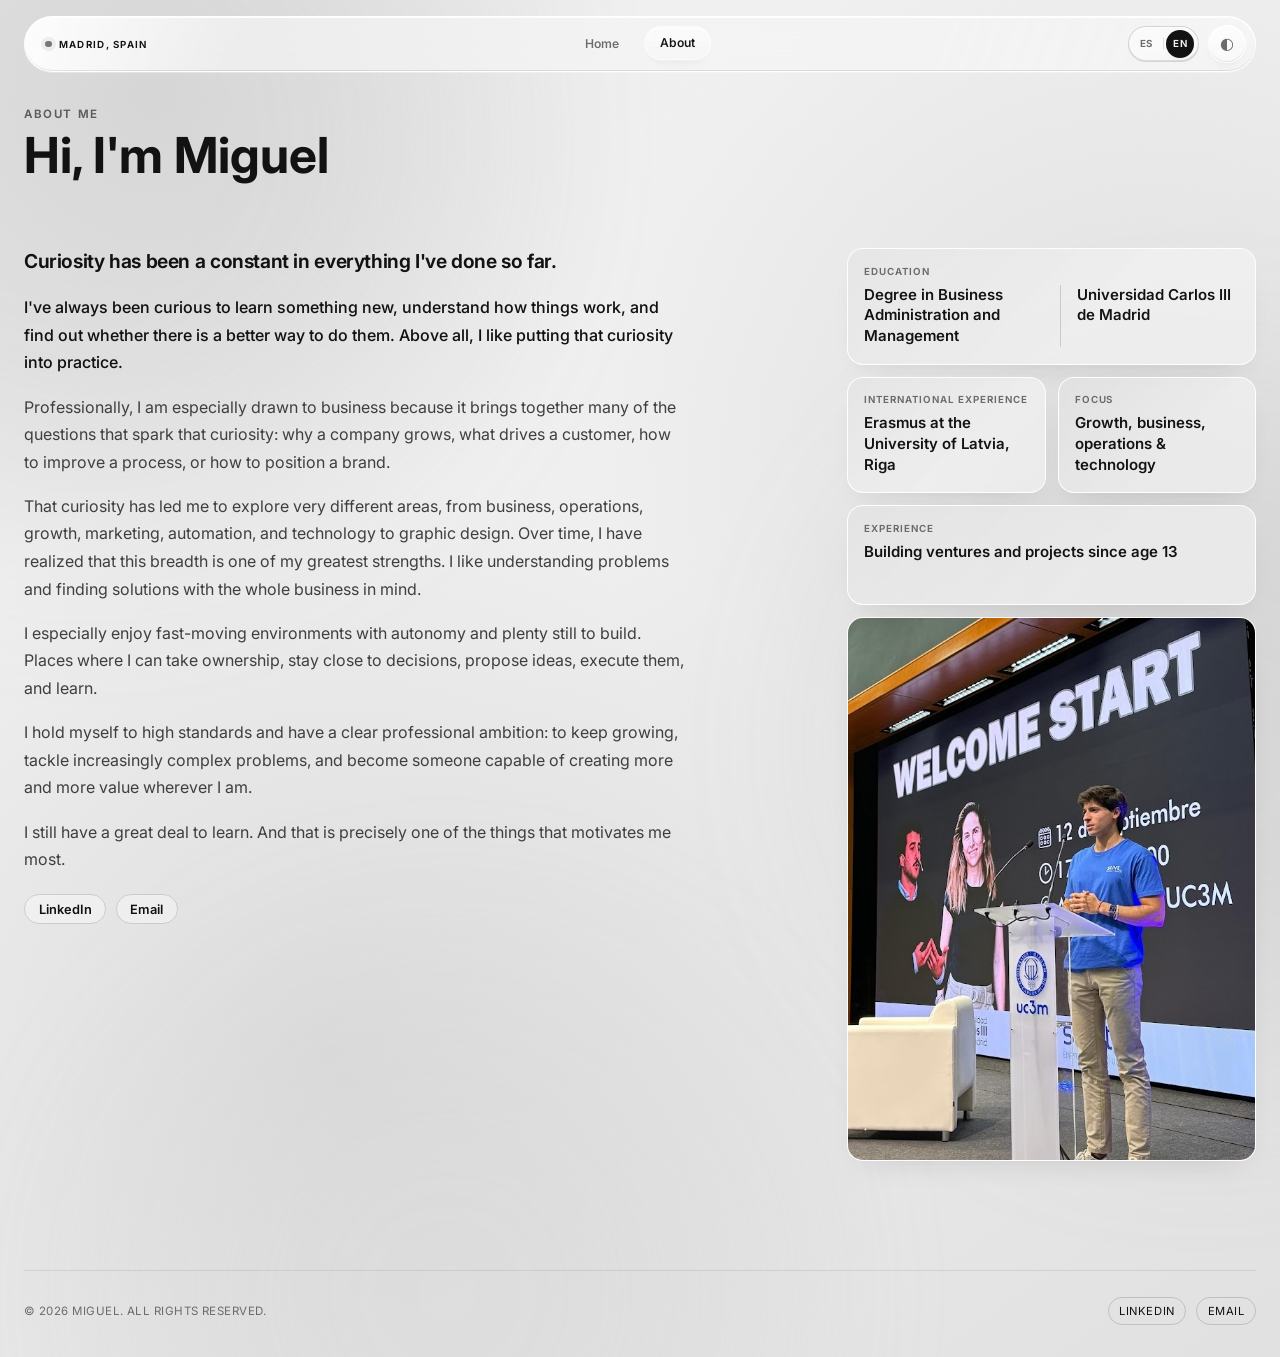
==== about.html @ 9e51c733 "First commit" ====
<!DOCTYPE html>
<html lang="en">
  <head>
    <meta charset="UTF-8" />
    <meta name="viewport" content="width=device-width, initial-scale=1.0" />
    <title data-i18n="meta.about.title">Miguel Arnáiz — About</title>
    <meta
      name="description"
      content="Professional profile of Miguel Arnáiz, an entrepreneur and Business Administration graduate based in Madrid."
      data-i18n-content="meta.about.description"
    />
    <link rel="preconnect" href="https://fonts.googleapis.com" />
    <link rel="preconnect" href="https://fonts.gstatic.com" crossorigin />
    <link
      href="https://fonts.googleapis.com/css2?family=Inter:wght@100..900&display=swap"
      rel="stylesheet"
    />
    <link rel="icon" type="image/png" href="img/favicon-photo-circle.png" />
    <link rel="stylesheet" href="styles.css" />
  </head>

  <body class="page is-entering">
    <div class="bg-orbs" aria-hidden="true">
      <span class="orb orb-blue"></span>
      <span class="orb orb-purple"></span>
      <span class="orb orb-teal"></span>
    </div>

    <header class="site-header shell">
      <nav class="top-nav" aria-label="Main navigation" data-i18n-aria-label="nav.main">
        <p class="top-nav-meta">
          <span class="top-nav-location" data-i18n="nav.location">Madrid, Spain</span>
        </p>
        <div class="top-nav-links">
          <div class="top-nav-primary">
            <a class="top-nav-link" href="./" data-transition data-i18n="nav.home">Home</a>
            <a class="top-nav-link active" href="about.html" data-transition data-i18n="nav.about">About</a>
          </div>
          <div class="language-switcher" role="group" aria-label="Select language" data-i18n-aria-label="language.selector">
            <button class="language-option" type="button" data-language="es" lang="es" aria-pressed="false">ES</button>
            <span class="language-divider" aria-hidden="true">|</span>
            <button class="language-option" type="button" data-language="en" lang="en" aria-pressed="true">EN</button>
          </div>
          <button class="theme-toggle" type="button" data-theme-toggle aria-label="Theme mode: system" aria-pressed="mixed">◐</button>
        </div>
      </nav>

      <section class="profile-banner compact" aria-label="Profile banner" data-i18n-aria-label="about.profileBanner">
        <div class="profile-copy">
          <p class="profile-kicker" data-i18n="about.kicker">About me</p>
          <h1 class="profile-name" data-i18n="about.greeting">Hi, I'm Miguel</h1>
        </div>
      </section>
    </header>

    <main class="shell about-main">
      <section class="about-grid" aria-label="About Miguel" data-i18n-aria-label="about.sectionAria">
        <div class="about-copy" data-reveal>
          <h2 class="about-title" data-i18n="about.title">Curiosity has been a constant in everything I've done so far.</h2>
          <p class="about-intro" data-i18n="about.paragraph1">I've always been curious to learn something new, understand how things work, and find out whether there is a better way to do them. Above all, I like putting that curiosity into practice.</p>
          <p data-i18n="about.paragraph2">Professionally, I am especially drawn to business because it brings together many of the questions that spark that curiosity: why a company grows, what drives a customer, how to improve a process, or how to position a brand.</p>
          <p data-i18n="about.paragraph3">That curiosity has led me to explore very different areas, from business, operations, growth, marketing, automation, and technology to graphic design. Over time, I have realized that this breadth is one of my greatest strengths. I like understanding problems and finding solutions with the whole business in mind.</p>
          <p data-i18n="about.paragraph4">I especially enjoy fast-moving environments with autonomy and plenty still to build. Places where I can take ownership, stay close to decisions, propose ideas, execute them, and learn.</p>
          <p data-i18n="about.paragraph5">I hold myself to high standards and have a clear professional ambition: to keep growing, tackle increasingly complex problems, and become someone capable of creating more and more value wherever I am.</p>
          <p data-i18n="about.paragraph6">I still have a great deal to learn. And that is precisely one of the things that motivates me most.</p>

          <ul class="about-links">
            <li><a href="https://www.linkedin.com/in/miguel-arnáiz" target="_blank" rel="noopener noreferrer" title="Miguel Arnáiz on LinkedIn" data-i18n-title="footer.linkedinTitle">LinkedIn</a></li>
            <li><a href="mailto:arnaizburgosmiguel@gmail.com" data-i18n="footer.email">Email</a></li>
          </ul>
        </div>

        <div class="about-stats" data-reveal aria-label="Quick facts" data-i18n-aria-label="about.quickFacts">
          <div class="stat-tile stat-tile-wide stat-tile-education">
            <p class="stat-label" data-i18n="about.education">Education</p>
            <div class="stat-value-pair">
              <p class="stat-value" data-i18n="about.educationValue">Degree in Business Administration and Management</p>
              <p class="stat-value" data-i18n="about.educationInstitutionValue">Universidad Carlos III de Madrid</p>
            </div>
          </div>
          <div class="stat-tile">
            <p class="stat-label" data-i18n="about.internationalExperience">International experience</p>
            <p class="stat-value" data-i18n="about.internationalExperienceValue">Erasmus at the University of Latvia, Riga</p>
          </div>
          <div class="stat-tile">
            <p class="stat-label" data-i18n="about.focus">Focus</p>
            <p class="stat-value" data-i18n="about.focusValue">Growth, business, operations &amp; technology</p>
          </div>
          <div class="stat-tile stat-tile-wide stat-tile-experience">
            <p class="stat-label" data-i18n="about.experience">Experience</p>
            <p class="stat-value" data-i18n="about.experienceValue">Building ventures and projects since age 13</p>
          </div>
          <figure class="about-stats-image">
            <img src="img/about-start-uc3m.jpg" alt="Miguel speaking at a Start UC3M event" data-i18n-alt="about.startImageAlt" loading="lazy" decoding="async">
          </figure>
        </div>
      </section>
    </main>

    <footer class="site-footer shell" aria-label="Footer" data-i18n-aria-label="footer.label">
      <p class="footer-copy">&copy; 2026 Miguel. <span data-i18n="footer.rights">All rights reserved.</span></p>
      <ul class="footer-links" aria-label="Contact links" data-i18n-aria-label="footer.contactLinks">
        <li><a href="https://www.linkedin.com/in/miguel-arnáiz" target="_blank" rel="noopener noreferrer" title="Miguel Arnáiz on LinkedIn" data-i18n-title="footer.linkedinTitle">LinkedIn</a></li>
        <li><a href="mailto:arnaizburgosmiguel@gmail.com" data-i18n="footer.email">Email</a></li>
      </ul>
    </footer>

    <script src="js/i18n.js" defer></script>
    <script src="js/theme.js" defer></script>
    <script src="js/transitions.js?v=20260428" defer></script>
    <script src="js/about.js" defer></script>
    <script src="js/reveal.js" defer></script>
  </body>
</html>
---- styles.css ----
:root {
  --bg: #f2f2f0;
  --surface: rgba(255, 255, 255, 0.76);
  --text: #141517;
  --muted: #6d7075;
  --line: rgba(20, 21, 23, 0.08);
  --line-strong: rgba(20, 21, 23, 0.14);
  --glass-bg: rgba(255, 255, 255, 0.62);
  --glass-border: rgba(255, 255, 255, 0.82);
  --nav-bg: rgba(247, 247, 245, 0.72);
  --button-bg: #18191b;
  --button-text: #ffffff;
  --control-bg: rgba(255, 255, 255, 0.48);
  --shadow-color: rgba(24, 27, 31, 0.13);
  --about-copy: #3e4145;
  --danger: #555555;
  --card-radius: 22px;

  --blue: #5d5d5d;
  --orange: #707070;
  --purple: #646464;
  --teal: #686868;
}

:root[data-theme="dark"] {
  --bg: #0d0e10;
  --surface: rgba(255, 255, 255, 0.055);
  --text: #f3f3f1;
  --muted: #a3a5a9;
  --line: rgba(255, 255, 255, 0.1);
  --line-strong: rgba(255, 255, 255, 0.17);
  --glass-bg: rgba(31, 32, 35, 0.58);
  --glass-border: rgba(255, 255, 255, 0.105);
  --nav-bg: rgba(18, 19, 21, 0.72);
  --button-bg: #f2f2ef;
  --button-text: #141517;
  --control-bg: rgba(255, 255, 255, 0.055);
  --shadow-color: rgba(0, 0, 0, 0.48);
  --about-copy: #d1d2d4;
  --danger: #b8b8b8;

  --blue: #c4c4c4;
  --orange: #b8b8b8;
  --purple: #c0c0c0;
  --teal: #bcbcbc;
}

* {
  box-sizing: border-box;
}

html,
body {
  margin: 0;
  padding: 0;
  background: var(--bg);
  color: var(--text);
}

html {
  scroll-behavior: smooth;
  scrollbar-color: var(--line-strong) transparent;
}

body {
  min-height: 100vh;
  font-family: "Inter", -apple-system, BlinkMacSystemFont, "Segoe UI", sans-serif;
  font-optical-sizing: auto;
  overflow-x: hidden;
}

::selection {
  background: color-mix(in srgb, var(--blue) 35%, transparent);
  color: var(--text);
}

::-webkit-scrollbar {
  width: 10px;
  height: 10px;
}

::-webkit-scrollbar-thumb {
  background: var(--line-strong);
  border-radius: 999px;
}

::-webkit-scrollbar-track {
  background: transparent;
}

img {
  max-width: 100%;
  display: block;
}

a {
  color: inherit;
}

:where(a, button, select):focus-visible {
  outline: 2px solid color-mix(in srgb, var(--text) 58%, transparent);
  outline-offset: 3px;
}

.shell {
  width: min(1200px, 92vw);
  margin: 0 auto;
}

/* ---------- Floating background orbs ---------- */

.bg-orbs {
  position: fixed;
  inset: 0;
  overflow: hidden;
  z-index: 0;
  pointer-events: none;
}

.orb {
  position: absolute;
  border-radius: 50%;
  filter: blur(110px) saturate(0.38);
  opacity: 0.12;
  will-change: transform;
}

:root[data-theme="dark"] .orb {
  opacity: 0.13;
  filter: blur(120px) saturate(0.42);
}

.orb-blue {
  width: min(46vw, 620px);
  height: min(46vw, 620px);
  left: -12%;
  top: -14%;
  background: radial-gradient(circle at 30% 30%, var(--blue), transparent 70%);
  animation: driftA 28s ease-in-out infinite;
}

.orb-purple {
  width: min(40vw, 560px);
  height: min(40vw, 560px);
  right: -14%;
  top: 20%;
  background: radial-gradient(circle at 60% 40%, var(--purple), transparent 70%);
  animation: driftB 34s ease-in-out infinite;
}

.orb-teal {
  width: min(38vw, 520px);
  height: min(38vw, 520px);
  left: 16%;
  bottom: -18%;
  background: radial-gradient(circle at 50% 50%, var(--teal), transparent 70%);
  animation: driftC 31s ease-in-out infinite;
}

@keyframes driftA {
  0%, 100% { transform: translate(0, 0) scale(1); }
  50% { transform: translate(4vw, 5vw) scale(1.08); }
}

@keyframes driftB {
  0%, 100% { transform: translate(0, 0) scale(1); }
  50% { transform: translate(-5vw, 4vw) scale(0.94); }
}

@keyframes driftC {
  0%, 100% { transform: translate(0, 0) scale(1); }
  50% { transform: translate(3vw, -4vw) scale(1.06); }
}

/* Everything else sits above the orb layer */
.site-header,
.home-main,
.about-main,
.project-main,
.site-footer {
  position: relative;
  z-index: 1;
}

/* ---------- Scroll reveal ---------- */

[data-reveal] {
  opacity: 0;
  transform: translateY(24px);
  transition: opacity 700ms cubic-bezier(0.2, 0.8, 0.2, 1), transform 700ms cubic-bezier(0.2, 0.8, 0.2, 1);
}

[data-reveal].is-visible {
  opacity: 1;
  transform: translateY(0);
}

/* ---------- Nav ---------- */

.site-header {
  padding-top: 1.15rem;
}

.top-nav {
  position: sticky;
  top: 1rem;
  z-index: 30;
  display: flex;
  justify-content: space-between;
  align-items: center;
  gap: 0.9rem;
  margin-bottom: 0;
  padding: 0.58rem 0.68rem 0.58rem 1.15rem;
  border-radius: 999px;
  background: var(--nav-bg);
  border: 1px solid var(--glass-border);
  backdrop-filter: blur(24px) saturate(125%);
  -webkit-backdrop-filter: blur(24px) saturate(125%);
  box-shadow:
    inset 0 1px 0 rgba(255, 255, 255, 0.35),
    0 14px 38px -26px var(--shadow-color);
}

.top-nav-meta {
  margin: 0;
  color: var(--muted);
  font-family: "Inter", sans-serif;
  font-weight: 550;
  font-size: 0.66rem;
  letter-spacing: 0.09em;
  text-transform: uppercase;
  display: inline-flex;
  align-items: center;
  gap: 0.45rem;
}

.top-nav-links {
  display: flex;
  align-items: center;
  gap: 0.6rem;
}

.top-nav-primary {
  display: flex;
  align-items: center;
  gap: 0.6rem;
}

@media (min-width: 901px) {
  .top-nav-links {
    margin-left: auto;
  }

  .top-nav-primary {
    position: absolute;
    top: 50%;
    left: 50%;
    transform: translate(-50%, -50%);
  }
}

.top-nav-link {
  border: 1px solid transparent;
  border-radius: 999px;
  padding: 0.46rem 0.88rem;
  text-decoration: none;
  font-family: "Inter", sans-serif;
  font-weight: 550;
  font-size: 0.8rem;
  color: var(--muted);
  transition: border-color 180ms ease, color 180ms ease, background-color 180ms ease;
}

.top-nav-link:hover,
.top-nav-link.active {
  border-color: var(--line-strong);
  background: var(--control-bg);
  color: var(--text);
}

.theme-toggle {
  border: 1px solid var(--line-strong);
  border-radius: 999px;
  width: 2.2rem;
  height: 2.2rem;
  display: inline-flex;
  align-items: center;
  justify-content: center;
  padding: 0;
  background: var(--control-bg);
  color: var(--muted);
  font-size: 1rem;
  line-height: 1;
  cursor: pointer;
  transition: border-color 180ms ease, color 180ms ease, background-color 180ms ease;
}

.theme-toggle:hover,
.theme-toggle:focus-visible {
  border-color: var(--line-strong);
  color: var(--text);
}

.theme-toggle[aria-pressed="true"] {
  background: var(--text);
  color: var(--bg);
}

/* ---------- Profile banner (about / project headers) ---------- */

.profile-banner {
  padding: clamp(1.4rem, 3.4vw, 2.2rem) 0 clamp(1rem, 2.4vw, 1.6rem);
}

.profile-kicker {
  margin: 0;
  color: var(--blue);
  font-size: 0.72rem;
  letter-spacing: 0.14em;
  text-transform: uppercase;
  font-family: "Inter", sans-serif;
  font-weight: 650;
}

.profile-name {
  margin: 0.6rem 0 0;
  font-family: "Inter", sans-serif;
  font-weight: 700;
  font-size: clamp(2.1rem, 5vw, 3.1rem);
  line-height: 1;
  color: var(--text);
}

.profile-tagline {
  margin: 0.6rem 0 0;
  color: var(--muted);
  font-size: clamp(1rem, 2vw, 1.15rem);
  max-width: 60ch;
}

.home-main {
  padding-bottom: 4rem;
}

.projects-toolbar {
  display: flex;
  align-items: center;
  justify-content: flex-end;
  gap: 0.7rem;
  padding: 0.85rem 0 0.6rem;
}

.projects-filter-label {
  color: var(--muted);
  font-family: "Inter", sans-serif;
  font-size: 0.7rem;
  letter-spacing: 0.06em;
  text-transform: uppercase;
}

.projects-filter-select {
  appearance: none;
  border: 1px solid var(--line-strong);
  border-radius: 999px;
  background: var(--glass-bg);
  color: var(--blue);
  font-family: "Inter", sans-serif;
  font-size: 0.72rem;
  letter-spacing: 0.05em;
  text-transform: uppercase;
  padding: 0.42rem 2rem 0.42rem 0.85rem;
  min-width: 170px;
  cursor: pointer;
  backdrop-filter: blur(12px);
}

.projects-filter-select:focus {
  outline: 2px solid color-mix(in srgb, var(--blue) 50%, transparent);
  outline-offset: 2px;
}

.project-empty-state {
  margin: 1.2rem 0 0;
  color: var(--muted);
  font-family: "Inter", sans-serif;
  font-size: 0.78rem;
  letter-spacing: 0.04em;
  text-transform: uppercase;
}

/* ---------- Hero ---------- */

.home-hero {
  min-height: 100svh;
  display: grid;
  grid-template-rows: auto 1fr;
}

.home-hero-banner {
  width: 100%;
  min-height: clamp(640px, 86vh, 900px);
  display: grid;
  grid-template-columns: minmax(0, 0.9fr) minmax(430px, 1.1fr);
  align-items: center;
  justify-content: center;
  gap: clamp(3rem, 7vw, 6.75rem);
  padding: clamp(3rem, 7vh, 5.5rem) clamp(0.25rem, 1vw, 1rem) clamp(4rem, 8vh, 6.5rem);
}

.home-hero-copy {
  display: flex;
  flex-direction: column;
  align-items: flex-start;
  max-width: 37rem;
  text-align: left;
}

.home-hero-copy .profile-name {
  margin-top: 0.8rem;
  max-width: 8ch;
  font-size: clamp(4rem, 7.1vw, 6.6rem);
  font-weight: 640;
  line-height: 0.94;
  letter-spacing: -0.07em;
  color: var(--text);
  padding: 0 0.08em 0.08em 0;
}

.home-hero-copy .profile-tagline {
  max-width: 34ch;
  margin-top: 1.35rem;
  font-size: clamp(1.06rem, 1.55vw, 1.24rem);
  font-weight: 400;
  line-height: 1.55;
  letter-spacing: -0.015em;
}

.hero-actions {
  margin-top: 2rem;
  display: flex;
  flex-wrap: wrap;
  align-items: center;
  justify-content: flex-start;
  gap: 1.15rem;
}

.hero-scroll-link {
  position: relative;
  overflow: hidden;
  display: inline-flex;
  align-items: center;
  justify-content: center;
  text-decoration: none;
  font-family: "Inter", sans-serif;
  font-weight: 600;
  font-size: 0.9rem;
  color: var(--button-text);
  padding: 0.86rem 1.5rem;
  border-radius: 999px;
  background: var(--button-bg);
  border: 1px solid var(--button-bg);
  box-shadow: 0 14px 30px -18px var(--shadow-color);
  transform: translateY(0);
  transition: transform 260ms ease, box-shadow 260ms ease, filter 260ms ease;
  will-change: transform;
}

.hero-scroll-link:hover,
.hero-scroll-link:focus-visible {
  transform: translateY(-2px);
  box-shadow: 0 18px 36px -18px var(--shadow-color);
  filter: brightness(1.08);
}

.hero-scroll-link:active {
  transform: translateY(-1px);
}

.hero-secondary-link {
  display: inline-flex;
  align-items: center;
  gap: 0.35rem;
  text-decoration: none;
  font-family: "Inter", sans-serif;
  font-weight: 600;
  font-size: 0.9rem;
  color: var(--text);
  opacity: 1;
  padding: 0.84rem 1.25rem;
  border: 1px solid var(--line-strong);
  border-radius: 999px;
  background: var(--control-bg);
  transition: transform 220ms ease, border-color 220ms ease, background-color 220ms ease;
}

.hero-secondary-link span {
  transition: transform 220ms ease;
}

.hero-secondary-link:hover,
.hero-secondary-link:focus-visible {
  transform: translateY(-2px);
  border-color: color-mix(in srgb, var(--text) 25%, transparent);
  background: var(--surface);
}

.hero-secondary-link:hover span,
.hero-secondary-link:focus-visible span {
  transform: translateX(4px);
}

.hero-visual {
  position: relative;
  width: min(550px, 100%);
  justify-self: end;
  padding: 0 1.35rem 1.35rem 0;
  isolation: isolate;
}

.hero-visual::before {
  content: "";
  position: absolute;
  inset: 7% -3% -2% 7%;
  z-index: -1;
  border-radius: 40px;
  background: linear-gradient(145deg, rgba(144, 144, 144, 0.14), rgba(255, 255, 255, 0.04));
  filter: blur(1px);
}

.hero-portrait {
  position: relative;
  z-index: 1;
  margin: 0;
  overflow: hidden;
  aspect-ratio: 4 / 5;
  border: 1px solid var(--glass-border);
  border-radius: clamp(26px, 3vw, 38px);
  background: var(--surface);
  box-shadow:
    0 32px 72px -34px rgba(25, 29, 33, 0.42),
    inset 0 1px 0 rgba(255, 255, 255, 0.26);
}

.hero-portrait::after {
  content: "";
  position: absolute;
  inset: 0;
  pointer-events: none;
  background: linear-gradient(180deg, transparent 62%, rgba(10, 12, 14, 0.13));
}

.hero-portrait img {
  width: 100%;
  height: 100%;
  object-fit: cover;
  object-position: 50% center;
  transform: scale(1.002);
}

.hero-info-card {
  position: absolute;
  z-index: 2;
  display: flex;
  border: 1px solid rgba(255, 255, 255, 0.52);
  background: rgba(245, 246, 244, 0.72);
  color: #1b1d20;
  backdrop-filter: blur(22px) saturate(120%);
  -webkit-backdrop-filter: blur(22px) saturate(120%);
  box-shadow:
    inset 0 1px 0 rgba(255, 255, 255, 0.62),
    0 18px 42px -24px rgba(16, 18, 20, 0.55);
}

.hero-role-card {
  left: -2.35rem;
  bottom: 2.8rem;
  flex-direction: column;
  gap: 0.28rem;
  min-width: 205px;
  padding: 1rem 1.08rem;
  border-radius: 20px;
}

.hero-card-label {
  color: rgba(27, 29, 32, 0.58);
  font-size: 0.66rem;
  font-weight: 600;
  letter-spacing: 0.09em;
  text-transform: uppercase;
}

.hero-role-card strong {
  font-size: 0.88rem;
  font-weight: 600;
  letter-spacing: -0.01em;
}

.hero-location-card {
  top: 2.4rem;
  right: -0.65rem;
  align-items: center;
  gap: 0.52rem;
  padding: 0.7rem 0.85rem;
  border-radius: 999px;
  font-size: 0.74rem;
  font-weight: 550;
}

.hero-status-dot {
  width: 7px;
  height: 7px;
  border-radius: 50%;
  background: #6e6e6e;
  box-shadow: 0 0 0 4px rgba(110, 110, 110, 0.12);
}

/* ---------- Project list ---------- */

.project-list {
  display: flex;
  flex-direction: column;
  gap: clamp(1.3rem, 3vw, 2rem);
  padding-bottom: 2rem;
}

.project-row {
  display: grid;
  grid-template-columns: minmax(260px, 0.95fr) minmax(320px, 1.05fr);
  align-items: center;
  gap: clamp(1.5rem, 5vw, 3rem);
  padding: clamp(1.6rem, 4vw, 2.6rem);
  border-radius: var(--card-radius);
  background: var(--glass-bg);
  border: 1px solid var(--glass-border);
  backdrop-filter: blur(18px) saturate(140%);
  -webkit-backdrop-filter: blur(18px) saturate(140%);
  box-shadow: 0 18px 40px -22px var(--shadow-color);
  transition: transform 320ms ease, box-shadow 320ms ease, border-color 320ms ease;
}

.project-row.is-visible:hover,
.project-row.is-visible:focus-within {
  transform: translateY(-6px);
  box-shadow: 0 30px 60px -20px color-mix(in srgb, var(--accent) 45%, var(--shadow-color));
  border-color: color-mix(in srgb, var(--accent) 40%, var(--glass-border));
}

.project-content {
  padding-top: 0.3rem;
}

.project-category {
  display: inline-flex;
  align-items: center;
  margin: 0;
  text-transform: uppercase;
  color: var(--accent, var(--blue));
  font-size: 0.72rem;
  letter-spacing: 0.09em;
  font-family: "Inter", sans-serif;
  text-decoration: none;
  padding: 0.32rem 0.72rem;
  border-radius: 999px;
  background: color-mix(in srgb, var(--accent, var(--blue)) 14%, transparent);
  border: 1px solid color-mix(in srgb, var(--accent, var(--blue)) 32%, transparent);
}

.project-title {
  margin: 0.7rem 0 0;
  font-family: "Inter", sans-serif;
  color: var(--text);
  font-size: clamp(1.9rem, 4vw, 2.7rem);
  font-weight: 700;
  line-height: 1.05;
}

.project-date {
  margin: 0.7rem 0 1.1rem;
  color: var(--muted);
  font-family: "Inter", sans-serif;
  font-size: 0.75rem;
  letter-spacing: 0.08em;
  text-transform: uppercase;
}

.project-link {
  display: inline-flex;
  border: 1px solid color-mix(in srgb, var(--accent, var(--blue)) 45%, transparent);
  background: color-mix(in srgb, var(--accent, var(--blue)) 15%, transparent);
  color: var(--accent, var(--blue));
  text-decoration: none;
  font-family: "Inter", sans-serif;
  font-weight: 600;
  font-size: 0.78rem;
  letter-spacing: 0.02em;
  border-radius: 999px;
  padding: 0.42rem 0.9rem;
  transition: background-color 180ms ease, color 180ms ease;
}

.project-link:hover {
  background: var(--accent, var(--blue));
  color: #ffffff;
}

.project-image-link {
  text-decoration: none;
}

.project-image {
  position: relative;
  border-radius: calc(var(--card-radius) - 6px);
  overflow: hidden;
  aspect-ratio: 4 / 3;
  background: var(--surface);
  box-shadow: 0 14px 30px -16px var(--shadow-color);
}

.project-image img {
  width: 100%;
  height: 100%;
  object-fit: cover;
  transition: transform 500ms cubic-bezier(0.2, 0.8, 0.2, 1);
}

.project-row[data-project-id="project-01-prophero"] .project-image img {
  object-position: 50% 28%;
}

.project-row:hover .project-image img {
  transform: scale(1.045);
}

.image-overlay-dots {
  position: absolute;
  inset: 0;
  pointer-events: none;
  display: grid;
  place-items: center;
}

.image-overlay-dots span {
  width: clamp(48px, 7vw, 76px);
  height: clamp(48px, 7vw, 76px);
  border-radius: 999px;
  background: rgba(255, 255, 255, 0.92);
  position: absolute;
}

.image-overlay-dots span:nth-child(1) { transform: translate(-70px, -58px); }
.image-overlay-dots span:nth-child(2) { transform: translate(0, -58px); }
.image-overlay-dots span:nth-child(3) { transform: translate(-70px, 0); }
.image-overlay-dots span:nth-child(4) { transform: translate(0, 0); }
.image-overlay-dots span:nth-child(5) { transform: translate(-35px, 58px); }

/* ---------- Project detail ---------- */

.project-main {
  padding: 0.8rem 0 3.6rem;
}

.project-detail {
  padding: clamp(1.8rem, 4vw, 2.8rem);
  border-radius: var(--card-radius);
  background: var(--glass-bg);
  border: 1px solid var(--glass-border);
  backdrop-filter: blur(18px) saturate(140%);
  -webkit-backdrop-filter: blur(18px) saturate(140%);
  box-shadow: 0 22px 50px -24px var(--shadow-color);
}

.project-detail-title {
  text-align: center;
  margin: 0 0 clamp(1.4rem, 3vw, 2.2rem);
  font-family: "Inter", sans-serif;
  font-weight: 700;
  font-size: clamp(2rem, 4.6vw, 3.2rem);
  line-height: 1.05;
  background: linear-gradient(120deg, var(--text) 30%, var(--accent, var(--blue)) 100%);
  -webkit-background-clip: text;
  background-clip: text;
  color: var(--text);
  -webkit-text-fill-color: transparent;
}

.project-detail-body {
  display: grid;
  grid-template-columns: minmax(280px, 0.88fr) minmax(320px, 1.1fr);
  align-items: center;
  gap: clamp(1.5rem, 5vw, 3.5rem);
}

.project-detail-copy {
  min-width: 0;
}

.project-description {
  font-size: clamp(1.02rem, 1.6vw, 1.14rem);
  line-height: 1.65;
  color: var(--about-copy);
  margin: 0.85rem 0 1.2rem;
}

.project-highlights {
  margin: 0;
  padding: 0;
  list-style: none;
  display: grid;
  gap: 0.55rem;
  font-size: 1rem;
}

.project-highlights li {
  position: relative;
  padding-left: 1.4rem;
  line-height: 1.4;
  color: var(--about-copy);
}

.project-highlights li::before {
  content: "";
  position: absolute;
  left: 0;
  top: 0.5em;
  width: 8px;
  height: 8px;
  border-radius: 50%;
  background: var(--accent, var(--blue));
  box-shadow: 0 0 10px color-mix(in srgb, var(--accent, var(--blue)) 70%, transparent);
}

.project-back-link {
  margin-top: 1.5rem;
  display: inline-flex;
  align-items: center;
  gap: 0.4rem;
  text-decoration: none;
  font-family: "Inter", sans-serif;
  font-weight: 600;
  font-size: 0.85rem;
  color: var(--accent, var(--blue));
  border: 1px solid color-mix(in srgb, var(--accent, var(--blue)) 40%, transparent);
  background: color-mix(in srgb, var(--accent, var(--blue)) 12%, transparent);
  padding: 0.5rem 1rem;
  border-radius: 999px;
  transition: background-color 180ms ease, color 180ms ease;
}

.project-back-link:hover {
  background: var(--accent, var(--blue));
  color: #ffffff;
}

.project-image-large {
  border-radius: calc(var(--card-radius) - 4px);
  overflow: hidden;
  aspect-ratio: 4 / 3;
  box-shadow:
    0 20px 44px -18px var(--shadow-color),
    0 0 0 1px color-mix(in srgb, var(--accent, var(--blue)) 25%, transparent);
}

.project-image-large img {
  width: 100%;
  height: 100%;
  object-fit: cover;
}

.project-fallback {
  margin: 0 0 1rem;
  color: var(--danger);
  font-family: "Inter", sans-serif;
  font-size: 0.78rem;
  letter-spacing: 0.04em;
}

/* ---------- About ---------- */

.about-main {
  padding: 0.8rem 0 3.6rem;
}

.about-grid {
  padding-top: clamp(1.2rem, 3vw, 1.8rem);
  display: grid;
  grid-template-columns: minmax(0, 1.3fr) minmax(310px, 0.7fr);
  gap: clamp(2.2rem, 5vw, 4.5rem);
  align-items: start;
}

.about-title {
  max-width: 42ch;
  margin: 0;
  font-family: "Inter", sans-serif;
  font-weight: 650;
  font-size: clamp(1.2rem, 1.5vw, 1.4rem);
  line-height: 1.38;
  letter-spacing: -0.02em;
  color: var(--text);
}

.about-copy p {
  max-width: 66ch;
  margin: 1.05rem 0 0;
  font-size: clamp(0.98rem, 1.25vw, 1.08rem);
  line-height: 1.72;
  color: var(--about-copy);
}

.about-copy .about-intro {
  margin-top: 1.25rem;
  color: var(--text);
  font-weight: 520;
}

.about-links {
  margin: 1.5rem 0 0;
  padding: 0;
  list-style: none;
  display: flex;
  flex-wrap: wrap;
  gap: 0.6rem;
}

.about-links a {
  border: 1px solid var(--line-strong);
  border-radius: 999px;
  padding: 0.42rem 0.85rem;
  text-decoration: none;
  color: var(--text);
  font-family: "Inter", sans-serif;
  font-weight: 600;
  font-size: 0.8rem;
  background: color-mix(in srgb, var(--control-bg) 86%, transparent);
  transition: background-color 180ms ease, color 180ms ease;
}

.about-links a:hover {
  background: var(--text);
  color: var(--bg);
}

.about-stats {
  display: grid;
  grid-template-columns: repeat(2, minmax(140px, 1fr));
  gap: 0.75rem;
  align-content: start;
}

.stat-tile {
  position: relative;
  min-height: 6.25rem;
  padding: 1.05rem 1rem;
  border-radius: 16px;
  background: var(--glass-bg);
  border: 1px solid var(--glass-border);
  backdrop-filter: blur(16px) saturate(140%);
  -webkit-backdrop-filter: blur(16px) saturate(140%);
  box-shadow: 0 14px 30px -18px var(--shadow-color);
  overflow: hidden;
}

.stat-tile-wide {
  grid-column: 1 / -1;
}

.about-stats-image {
  grid-column: 1 / -1;
  margin: 0;
  overflow: hidden;
  border: 1px solid var(--glass-border);
  border-radius: 16px;
  background: var(--glass-bg);
  box-shadow: 0 14px 30px -18px var(--shadow-color);
}

.about-stats-image img {
  display: block;
  width: 100%;
  height: auto;
}

.stat-value-pair {
  position: relative;
  display: grid;
  grid-template-columns: repeat(2, minmax(0, 1fr));
  gap: 1rem;
}

.stat-value-pair .stat-value + .stat-value {
  padding-left: 1rem;
  border-left: 1px solid var(--line-strong);
}

.stat-tile::before {
  content: "";
  position: absolute;
  inset: 0;
  background: linear-gradient(135deg, color-mix(in srgb, var(--text) 5%, transparent), transparent 62%);
  pointer-events: none;
}

.stat-label {
  position: relative;
  margin: 0 0 0.5rem;
  font-family: "Inter", sans-serif;
  font-size: 0.61rem;
  font-weight: 650;
  letter-spacing: 0.1em;
  text-transform: uppercase;
  color: var(--muted);
}

.stat-value {
  position: relative;
  margin: 0;
  font-family: "Inter", sans-serif;
  font-weight: 590;
  font-size: 0.94rem;
  line-height: 1.38;
  color: var(--text);
}

/* ---------- Page transitions ---------- */

.page {
  opacity: 1;
  transform: translateY(0);
  transition: opacity 260ms ease, transform 260ms ease;
}

.page.is-entering {
  opacity: 0;
  transform: translateY(12px);
}

.page.is-leaving {
  opacity: 0;
  transform: translateY(-10px);
}

/* ---------- Footer ---------- */

.site-footer {
  border-top: 1px solid var(--line);
  margin-top: clamp(2rem, 5vw, 3.2rem);
  padding: 1.2rem 0 2rem;
  display: flex;
  justify-content: space-between;
  align-items: center;
  gap: 1rem;
}

.footer-copy {
  margin: 0;
  color: var(--muted);
  font-family: "Inter", sans-serif;
  font-size: 0.72rem;
  letter-spacing: 0.04em;
  text-transform: uppercase;
}

.footer-links {
  margin: 0;
  padding: 0;
  list-style: none;
  display: flex;
  flex-wrap: wrap;
  gap: 0.65rem;
  align-items: center;
}

.footer-links a,
.footer-links span {
  display: inline-flex;
  align-items: center;
  padding: 0.38rem 0.65rem;
  border: 1px solid var(--line-strong);
  border-radius: 999px;
  color: var(--blue);
  font-family: "Inter", sans-serif;
  font-size: 0.7rem;
  letter-spacing: 0.05em;
  text-decoration: none;
  text-transform: uppercase;
  background: color-mix(in srgb, var(--blue) 8%, transparent);
}

.footer-links a:hover {
  background: var(--blue);
  color: #ffffff;
}

/* ---------- Responsive ---------- */

@media (max-width: 900px) {
  .top-nav {
    flex-direction: column;
    align-items: flex-start;
    gap: 0.6rem;
    border-radius: 22px;
  }

  .top-nav-meta {
    font-size: 0.63rem;
    letter-spacing: 0.06em;
  }

  .top-nav-links {
    gap: 0.5rem;
    flex-wrap: wrap;
  }

  .project-row,
  .project-detail-body,
  .about-grid {
    grid-template-columns: 1fr;
  }

  .about-stats {
    grid-template-columns: repeat(2, 1fr);
  }

  .home-hero {
    min-height: auto;
  }

  .home-hero-banner {
    min-height: auto;
    grid-template-columns: 1fr;
    gap: clamp(2rem, 7vw, 3.5rem);
    padding-top: clamp(4rem, 10vw, 6rem);
    padding-bottom: clamp(4.5rem, 12vw, 7rem);
  }

  .home-hero-copy {
    align-items: center;
    justify-self: center;
    text-align: center;
  }

  .home-hero-copy .profile-name {
    max-width: 10ch;
    font-size: clamp(3.6rem, 13vw, 6.5rem);
  }

  .home-hero-copy .profile-tagline {
    margin-left: auto;
    margin-right: auto;
  }

  .hero-actions {
    justify-content: center;
  }

  .projects-toolbar {
    justify-content: flex-start;
    flex-wrap: wrap;
  }

  .hero-visual {
    width: min(470px, 84vw);
    justify-self: center;
  }

  .project-content {
    order: 1;
  }

  .project-image-link {
    order: 2;
  }

  .project-image,
  .project-image-large {
    aspect-ratio: 16 / 11;
  }

  .image-overlay-dots span {
    width: clamp(40px, 11vw, 56px);
    height: clamp(40px, 11vw, 56px);
  }

  .image-overlay-dots span:nth-child(1) { transform: translate(-50px, -38px); }
  .image-overlay-dots span:nth-child(2) { transform: translate(0, -38px); }
  .image-overlay-dots span:nth-child(3) { transform: translate(-50px, 0); }
  .image-overlay-dots span:nth-child(4) { transform: translate(0, 0); }
  .image-overlay-dots span:nth-child(5) { transform: translate(-25px, 38px); }

  .site-footer {
    flex-direction: column;
    align-items: flex-start;
  }
}

@media (max-width: 600px) {
  .top-nav {
    flex-direction: row;
    justify-content: space-between;
    align-items: flex-start;
    gap: 0.7rem;
  }

  .top-nav-meta {
    display: flex;
    width: auto;
    flex-direction: column;
    align-items: flex-start;
    gap: 0.16rem;
    white-space: normal;
  }

  .top-nav-links {
    width: auto;
    justify-content: flex-end;
    gap: 0.4rem;
  }

  .home-hero-banner {
    gap: 2.5rem;
    padding-top: 3.5rem;
  }

  .home-hero-copy .profile-name {
    font-size: clamp(3.25rem, 16vw, 5rem);
    letter-spacing: -0.055em;
  }

  .home-hero-copy .profile-tagline {
    max-width: 28ch;
  }

  .hero-visual {
    width: min(360px, 90vw);
    padding: 0 0.55rem 1.25rem;
  }

  .hero-role-card {
    left: -0.25rem;
    bottom: 0;
    min-width: 190px;
    padding: 0.85rem 0.92rem;
  }

  .hero-location-card {
    top: 1rem;
    right: -0.15rem;
  }
}

@media (max-width: 420px) {
  .about-stats {
    grid-template-columns: 1fr;
  }

  .stat-value-pair {
    grid-template-columns: 1fr;
    gap: 0.7rem;
  }

  .stat-value-pair .stat-value + .stat-value {
    padding-top: 0.7rem;
    padding-left: 0;
    border-top: 1px solid var(--line-strong);
    border-left: 0;
  }
}

/* ---------- Iteration 3: editorial liquid glass system ---------- */

:root {
  --bg: #efefef;
  --surface: rgba(250, 250, 250, 0.78);
  --text: #121212;
  --muted: #6b6b6b;
  --line: rgba(24, 24, 24, 0.09);
  --line-strong: rgba(24, 24, 24, 0.16);
  --glass-bg: rgba(247, 247, 247, 0.58);
  --glass-bg-strong: rgba(250, 250, 250, 0.76);
  --glass-border: rgba(255, 255, 255, 0.9);
  --glass-edge: rgba(36, 36, 36, 0.12);
  --glass-highlight: rgba(255, 255, 255, 0.86);
  --glass-shadow: rgba(34, 34, 34, 0.16);
  --nav-bg: rgba(245, 245, 245, 0.7);
  --button-bg: #181818;
  --button-text: #fbfbfb;
  --control-bg: rgba(249, 249, 249, 0.58);
  --atmosphere-a: rgba(180, 180, 180, 0.34);
  --atmosphere-b: rgba(218, 218, 218, 0.72);
  --atmosphere-c: rgba(124, 124, 124, 0.16);
  --about-copy: #3f3f3f;
  --shadow-color: rgba(28, 28, 28, 0.16);
  --blue: #5d5d5d;
  --orange: #707070;
  --purple: #646464;
  --teal: #686868;
  --accent: #5d5d5d;
  --danger: #555555;
  --card-radius: 34px;
}

:root[data-theme="dark"] {
  --bg: #0e0e0e;
  --surface: rgba(30, 30, 30, 0.78);
  --text: #f3f3f3;
  --muted: #a3a3a3;
  --line: rgba(255, 255, 255, 0.09);
  --line-strong: rgba(255, 255, 255, 0.17);
  --glass-bg: rgba(32, 32, 32, 0.58);
  --glass-bg-strong: rgba(34, 34, 34, 0.78);
  --glass-border: rgba(255, 255, 255, 0.16);
  --glass-edge: rgba(255, 255, 255, 0.08);
  --glass-highlight: rgba(255, 255, 255, 0.2);
  --glass-shadow: rgba(0, 0, 0, 0.5);
  --nav-bg: rgba(24, 24, 24, 0.68);
  --button-bg: #f2f2f2;
  --button-text: #171717;
  --control-bg: rgba(255, 255, 255, 0.07);
  --atmosphere-a: rgba(94, 94, 94, 0.3);
  --atmosphere-b: rgba(39, 39, 39, 0.68);
  --atmosphere-c: rgba(132, 132, 132, 0.12);
  --about-copy: #d1d1d1;
  --shadow-color: rgba(0, 0, 0, 0.5);
  --blue: #c4c4c4;
  --orange: #b8b8b8;
  --purple: #c0c0c0;
  --teal: #bcbcbc;
  --accent: #c4c4c4;
  --danger: #b8b8b8;
}

html,
body {
  background-color: var(--bg);
}

body {
  position: relative;
  background-image:
    radial-gradient(circle at 12% 7%, var(--atmosphere-a), transparent 31rem),
    radial-gradient(circle at 89% 34%, var(--atmosphere-b), transparent 34rem),
    radial-gradient(circle at 26% 78%, var(--atmosphere-c), transparent 37rem),
    linear-gradient(145deg, color-mix(in srgb, var(--bg) 92%, white), var(--bg) 46%, color-mix(in srgb, var(--bg) 94%, black));
  background-attachment: fixed;
}

body::before {
  content: "";
  position: fixed;
  inset: 0;
  z-index: 0;
  pointer-events: none;
  opacity: 0.19;
  background-image:
    repeating-linear-gradient(118deg, rgba(255, 255, 255, 0.08) 0 1px, transparent 1px 7px),
    repeating-linear-gradient(28deg, rgba(20, 20, 20, 0.035) 0 1px, transparent 1px 9px);
  -webkit-mask-image: linear-gradient(to bottom, black, transparent 88%);
  mask-image: linear-gradient(to bottom, black, transparent 88%);
}

::selection {
  background: rgba(76, 76, 76, 0.22);
}

.shell {
  width: min(1240px, calc(100vw - 48px));
}

.bg-orbs {
  opacity: 1;
}

.orb {
  opacity: 0.22;
  filter: blur(105px) saturate(0);
  animation-duration: 42s;
}

:root[data-theme="dark"] .orb {
  opacity: 0.2;
  filter: blur(120px) saturate(0);
}

.orb-blue {
  width: min(58vw, 780px);
  height: min(58vw, 780px);
  left: -22%;
  top: -17%;
  background: #c4c4c4;
}

.orb-purple {
  width: min(50vw, 700px);
  height: min(50vw, 700px);
  right: -19%;
  top: 31%;
  background: #aaaaaa;
}

.orb-teal {
  width: min(48vw, 680px);
  height: min(48vw, 680px);
  left: 11%;
  bottom: -18%;
  background: #d8d8d8;
}

.site-header {
  padding-top: 1rem;
}

.top-nav {
  isolation: isolate;
  overflow: hidden;
  padding: 0.52rem 0.58rem 0.52rem 1.25rem;
  border-color: var(--glass-border);
  background:
    linear-gradient(110deg, var(--glass-highlight), transparent 18%, transparent 72%, rgba(255, 255, 255, 0.2)),
    var(--nav-bg);
  box-shadow:
    inset 0 1px 0 var(--glass-highlight),
    inset 0 -1px 0 var(--glass-edge),
    0 1px 0 rgba(255, 255, 255, 0.3),
    0 18px 45px -30px var(--glass-shadow);
  backdrop-filter: blur(28px) saturate(118%);
  -webkit-backdrop-filter: blur(28px) saturate(118%);
}

.top-nav::after {
  content: "";
  position: absolute;
  inset: 0;
  z-index: -1;
  pointer-events: none;
  border-radius: inherit;
  background: linear-gradient(105deg, transparent 28%, rgba(255, 255, 255, 0.24) 47%, transparent 63%);
  opacity: 0.38;
  transform: translateX(-48%);
  transition: transform 800ms cubic-bezier(0.22, 1, 0.36, 1);
}

.top-nav:hover::after {
  transform: translateX(48%);
}

.top-nav-meta {
  color: var(--text);
  font-size: 0.61rem;
  font-weight: 650;
  letter-spacing: 0.13em;
}

.top-nav-meta::before {
  content: "";
  width: 0.42rem;
  height: 0.42rem;
  border-radius: 50%;
  background: #767676;
  box-shadow: 0 0 0 4px rgba(118, 118, 118, 0.1);
}

.top-nav-link {
  position: relative;
  padding: 0.52rem 0.95rem;
  font-size: 0.76rem;
  font-weight: 560;
  transition: color 220ms ease, background-color 220ms ease, box-shadow 220ms ease, transform 220ms ease;
}

.top-nav-link:hover,
.top-nav-link.active {
  border-color: rgba(255, 255, 255, 0.58);
  background: linear-gradient(180deg, rgba(255, 255, 255, 0.62), rgba(255, 255, 255, 0.22));
  box-shadow: inset 0 1px 0 rgba(255, 255, 255, 0.8), 0 7px 14px -11px var(--glass-shadow);
  transform: translateY(-1px);
}

:root[data-theme="dark"] .top-nav-link:hover,
:root[data-theme="dark"] .top-nav-link.active {
  border-color: rgba(255, 255, 255, 0.11);
  background: linear-gradient(180deg, rgba(255, 255, 255, 0.11), rgba(255, 255, 255, 0.045));
}

.theme-toggle {
  position: relative;
  width: 2.35rem;
  height: 2.35rem;
  overflow: hidden;
  border-color: var(--glass-border);
  background:
    linear-gradient(150deg, rgba(255, 255, 255, 0.78), rgba(255, 255, 255, 0.14)),
    var(--control-bg);
  box-shadow:
    inset 0 1px 0 var(--glass-highlight),
    inset 0 -1px 0 var(--glass-edge),
    0 7px 15px -10px var(--glass-shadow);
  transition: transform 220ms ease, color 220ms ease, box-shadow 220ms ease;
}

:root[data-theme="dark"] .theme-toggle {
  background: linear-gradient(150deg, rgba(255, 255, 255, 0.13), rgba(255, 255, 255, 0.025));
}

.theme-toggle:hover,
.theme-toggle:focus-visible {
  transform: translateY(-1px) scale(1.02);
  box-shadow: inset 0 1px 0 var(--glass-highlight), 0 10px 18px -11px var(--glass-shadow);
}

.theme-toggle[aria-pressed="true"] {
  background: var(--text);
  color: var(--bg);
}

.home-hero {
  min-height: 100svh;
}

.home-hero-banner {
  position: relative;
  isolation: isolate;
  min-height: clamp(650px, 82vh, 820px);
  margin: 1.1rem 0 1.25rem;
  padding: clamp(3.25rem, 6vw, 5.75rem) clamp(2rem, 6vw, 5.5rem);
  gap: clamp(2rem, 5vw, 5.25rem);
  border: 1px solid var(--glass-border);
  border-radius: clamp(32px, 4vw, 52px);
  background:
    radial-gradient(circle at 77% 24%, rgba(255, 255, 255, 0.62), transparent 27%),
    linear-gradient(128deg, rgba(255, 255, 255, 0.66), rgba(229, 229, 229, 0.4) 58%, rgba(186, 186, 186, 0.3));
  box-shadow:
    inset 0 1px 0 var(--glass-highlight),
    inset 0 -1px 0 var(--glass-edge),
    0 40px 90px -64px var(--glass-shadow);
  overflow: hidden;
}

:root[data-theme="dark"] .home-hero-banner {
  background:
    radial-gradient(circle at 78% 22%, rgba(255, 255, 255, 0.09), transparent 29%),
    linear-gradient(128deg, rgba(255, 255, 255, 0.07), rgba(32, 32, 32, 0.54) 58%, rgba(14, 14, 14, 0.58));
}

.home-hero-banner::before {
  content: "";
  position: absolute;
  z-index: -1;
  width: 40%;
  aspect-ratio: 1;
  right: -8%;
  bottom: -24%;
  border-radius: 50%;
  border: 1px solid rgba(255, 255, 255, 0.43);
  box-shadow: 0 0 0 46px rgba(255, 255, 255, 0.055), 0 0 0 92px rgba(255, 255, 255, 0.035);
}

.home-hero-banner::after {
  content: "";
  position: absolute;
  z-index: 3;
  inset: 0;
  pointer-events: none;
  border-radius: inherit;
  background: linear-gradient(118deg, rgba(255, 255, 255, 0.48), transparent 15%, transparent 72%, rgba(255, 255, 255, 0.13));
  mix-blend-mode: soft-light;
}

.home-hero-copy {
  position: relative;
  z-index: 4;
  max-width: 39rem;
}

.hero-index,
.section-index {
  margin: 0 0 2.8rem;
  color: var(--muted);
  font-size: 0.62rem;
  font-weight: 650;
  letter-spacing: 0.16em;
  line-height: 1;
  text-transform: uppercase;
}

.home-hero-copy .profile-kicker {
  color: var(--muted);
  font-size: 0.67rem;
  font-weight: 620;
  letter-spacing: 0.16em;
}

.home-hero-copy .profile-name {
  margin-top: 1rem;
  max-width: 7.4ch;
  font-size: clamp(4rem, 7vw, 6.5rem);
  font-weight: 620;
  line-height: 0.9;
  letter-spacing: -0.075em;
  text-wrap: balance;
}

.home-hero-copy .profile-tagline {
  max-width: 30ch;
  margin-top: 1.6rem;
  color: color-mix(in srgb, var(--text) 72%, transparent);
  font-size: clamp(1.02rem, 1.35vw, 1.18rem);
  line-height: 1.55;
}

.hero-actions {
  margin-top: 2.2rem;
  gap: 0.72rem;
}

.hero-scroll-link,
.hero-secondary-link {
  min-height: 3rem;
  padding: 0.82rem 1.35rem;
}

.hero-scroll-link {
  border-color: rgba(255, 255, 255, 0.11);
  background:
    linear-gradient(180deg, rgba(255, 255, 255, 0.08), transparent 42%),
    var(--button-bg);
  box-shadow:
    inset 0 1px 0 rgba(255, 255, 255, 0.2),
    inset 0 -1px 0 rgba(0, 0, 0, 0.24),
    0 16px 28px -18px rgba(18, 20, 22, 0.68);
}

.hero-scroll-link::after {
  content: "↓";
  display: inline-grid;
  place-items: center;
  width: 1.45rem;
  height: 1.45rem;
  margin-left: 0.75rem;
  border: 1px solid rgba(255, 255, 255, 0.22);
  border-radius: 50%;
  font-size: 0.72rem;
}

.hero-scroll-link:hover,
.hero-scroll-link:focus-visible {
  transform: translateY(-2px) scale(1.012);
  filter: none;
}

.hero-secondary-link {
  border-color: var(--glass-border);
  background:
    linear-gradient(145deg, rgba(255, 255, 255, 0.62), rgba(255, 255, 255, 0.12)),
    var(--control-bg);
  box-shadow:
    inset 0 1px 0 var(--glass-highlight),
    inset 0 -1px 0 var(--glass-edge),
    0 12px 24px -20px var(--glass-shadow);
  backdrop-filter: blur(16px);
  -webkit-backdrop-filter: blur(16px);
}

:root[data-theme="dark"] .hero-secondary-link {
  background: linear-gradient(145deg, rgba(255, 255, 255, 0.12), rgba(255, 255, 255, 0.025));
}

.hero-visual {
  z-index: 2;
  width: min(540px, 100%);
  padding: 0;
}

.hero-visual::before {
  inset: 9% -8% -7% 15%;
  border-radius: 48% 52% 44% 56% / 56% 42% 58% 44%;
  background: rgba(110, 117, 121, 0.22);
  filter: blur(42px);
}

.hero-portrait {
  aspect-ratio: 0.84;
  border-color: rgba(255, 255, 255, 0.62);
  border-radius: clamp(28px, 3.2vw, 44px);
  background: #d2d5d4;
  box-shadow:
    inset 0 1px 0 rgba(255, 255, 255, 0.72),
    inset 0 -1px 0 rgba(31, 35, 38, 0.18),
    0 34px 64px -35px rgba(21, 25, 28, 0.58);
}

.hero-portrait::before {
  content: "";
  position: absolute;
  inset: 0;
  z-index: 2;
  pointer-events: none;
  border-radius: inherit;
  background: linear-gradient(130deg, rgba(255, 255, 255, 0.22), transparent 29%, transparent 72%, rgba(10, 12, 14, 0.13));
}

.hero-portrait::after {
  z-index: 1;
  background: linear-gradient(180deg, transparent 53%, rgba(10, 12, 14, 0.22));
}

.hero-portrait img {
  object-position: 50% center;
  filter: saturate(0.72) contrast(1.02);
  transition: transform 800ms cubic-bezier(0.22, 1, 0.36, 1), filter 500ms ease;
}

.hero-visual:hover .hero-portrait img {
  transform: scale(1.018);
  filter: saturate(0.85) contrast(1.02);
}

.hero-info-card {
  isolation: isolate;
  overflow: hidden;
  border: 1px solid rgba(255, 255, 255, 0.34);
  background:
    linear-gradient(130deg, rgba(255, 255, 255, 0.17), transparent 48%),
    rgba(24, 27, 29, 0.58);
  color: #f7f7f4;
  backdrop-filter: blur(28px) saturate(112%);
  -webkit-backdrop-filter: blur(28px) saturate(112%);
  box-shadow:
    inset 0 1px 0 rgba(255, 255, 255, 0.26),
    inset 0 -1px 0 rgba(0, 0, 0, 0.25),
    0 24px 48px -28px rgba(0, 0, 0, 0.72);
}

.hero-info-card::before {
  content: "";
  position: absolute;
  inset: 0;
  z-index: -1;
  border-radius: inherit;
  background: linear-gradient(112deg, transparent 22%, rgba(255, 255, 255, 0.12) 48%, transparent 68%);
  transform: translateX(-90%);
  transition: transform 700ms cubic-bezier(0.22, 1, 0.36, 1);
}

.hero-info-card:hover::before {
  transform: translateX(90%);
}

.hero-role-card {
  left: -2.6rem;
  bottom: 2.5rem;
  gap: 0.58rem;
  min-width: min(305px, 78%);
  padding: 1.15rem 1.2rem;
  border-radius: 24px;
}

.hero-card-label {
  color: rgba(255, 255, 255, 0.58);
  font-size: 0.6rem;
  letter-spacing: 0.13em;
}

.hero-card-row {
  display: flex;
  align-items: center;
  justify-content: space-between;
  gap: 1rem;
}

.hero-role-card strong {
  font-size: 0.92rem;
  font-weight: 540;
}

.hero-card-arrow {
  display: inline-grid;
  flex: 0 0 auto;
  width: 2.1rem;
  height: 2.1rem;
  place-items: center;
  border: 1px solid rgba(255, 255, 255, 0.28);
  border-radius: 50%;
  background: rgba(255, 255, 255, 0.09);
  font-size: 0.8rem;
}

.hero-location-card {
  top: 1.25rem;
  right: -1.15rem;
  padding: 0.72rem 0.9rem;
  background:
    linear-gradient(145deg, rgba(255, 255, 255, 0.78), rgba(255, 255, 255, 0.28)),
    rgba(238, 239, 237, 0.66);
  border-color: rgba(255, 255, 255, 0.76);
  color: #25292b;
  box-shadow: inset 0 1px 0 white, 0 18px 34px -22px rgba(23, 26, 28, 0.48);
}

.hero-status-dot {
  width: 6px;
  height: 6px;
  background: #66746b;
}

.home-main {
  padding-bottom: 5rem;
}

.projects-showcase {
  position: relative;
  isolation: isolate;
  padding: clamp(2.5rem, 4vw, 4rem) 0 2rem;
  scroll-margin-top: 2rem;
}

.projects-showcase::before,
.projects-showcase::after {
  content: "";
  position: absolute;
  z-index: -2;
  pointer-events: none;
  border-radius: 50%;
  filter: blur(68px);
}

.projects-showcase::before {
  width: 58%;
  aspect-ratio: 1;
  top: 16%;
  right: -19%;
  background: rgba(154, 160, 163, 0.24);
}

.projects-showcase::after {
  width: 46%;
  aspect-ratio: 1;
  bottom: 2%;
  left: -17%;
  background: rgba(210, 212, 209, 0.62);
}

:root[data-theme="dark"] .projects-showcase::before {
  background: rgba(108, 114, 117, 0.19);
}

:root[data-theme="dark"] .projects-showcase::after {
  background: rgba(48, 52, 54, 0.54);
}

.projects-heading {
  display: grid;
  grid-template-columns: minmax(0, 1fr) minmax(250px, 0.48fr);
  gap: 3rem;
  align-items: end;
  margin-bottom: clamp(1.25rem, 3vw, 2rem);
}

.section-index {
  margin-bottom: 1.4rem;
}

.projects-heading h2 {
  margin: 0;
  max-width: 12ch;
  color: var(--text);
  font-size: clamp(2.8rem, 6vw, 5.4rem);
  font-weight: 590;
  letter-spacing: -0.065em;
  line-height: 0.94;
}

.projects-intro-copy {
  margin: 0 0 0.25rem;
  max-width: 34ch;
  color: var(--muted);
  font-size: 0.96rem;
  line-height: 1.65;
}

.projects-toolbar {
  justify-content: space-between;
  margin-bottom: 1.2rem;
  padding: 0.7rem 0;
  border-top: 1px solid var(--line);
}

.projects-filter-label {
  color: var(--muted);
  font-size: 0.61rem;
  font-weight: 650;
  letter-spacing: 0.14em;
}

.projects-filter-select {
  min-width: 172px;
  padding: 0.66rem 2.2rem 0.66rem 1rem;
  border-color: var(--glass-border);
  background-color: var(--control-bg);
  background-image:
    linear-gradient(45deg, transparent 50%, currentColor 50%),
    linear-gradient(135deg, currentColor 50%, transparent 50%),
    linear-gradient(145deg, rgba(255, 255, 255, 0.55), transparent);
  background-position: calc(100% - 16px) 50%, calc(100% - 12px) 50%, 0 0;
  background-size: 4px 4px, 4px 4px, 100% 100%;
  background-repeat: no-repeat;
  color: var(--text);
  font-size: 0.67rem;
  font-weight: 620;
  letter-spacing: 0.08em;
  box-shadow: inset 0 1px 0 var(--glass-highlight), inset 0 -1px 0 var(--glass-edge), 0 10px 22px -18px var(--glass-shadow);
  backdrop-filter: blur(18px);
  -webkit-backdrop-filter: blur(18px);
}

.projects-filter-select:focus {
  outline-color: color-mix(in srgb, var(--text) 50%, transparent);
}

.project-list {
  gap: clamp(1.35rem, 3vw, 2.4rem);
}

.project-row {
  position: relative;
  isolation: isolate;
  min-height: clamp(430px, 47vw, 560px);
  grid-template-columns: minmax(280px, 0.82fr) minmax(400px, 1.18fr);
  gap: clamp(1.5rem, 4vw, 3.8rem);
  overflow: hidden;
  padding: clamp(1.15rem, 2.2vw, 1.55rem);
  border-color: var(--glass-border);
  border-radius: var(--card-radius);
  background:
    radial-gradient(circle at 12% 8%, rgba(255, 255, 255, 0.8), transparent 24%),
    linear-gradient(125deg, rgba(255, 255, 255, 0.58), rgba(242, 242, 242, 0.38) 52%, rgba(199, 199, 199, 0.28)),
    var(--glass-bg);
  box-shadow:
    inset 0 1px 0 var(--glass-highlight),
    inset 0 -1px 0 var(--glass-edge),
    0 1px 0 rgba(255, 255, 255, 0.35),
    0 34px 72px -52px var(--glass-shadow);
  backdrop-filter: blur(30px) saturate(112%);
  -webkit-backdrop-filter: blur(30px) saturate(112%);
  transition: transform 500ms cubic-bezier(0.22, 1, 0.36, 1), box-shadow 500ms ease, border-color 500ms ease;
}

:root[data-theme="dark"] .project-row {
  background:
    radial-gradient(circle at 12% 8%, rgba(255, 255, 255, 0.12), transparent 25%),
    linear-gradient(125deg, rgba(255, 255, 255, 0.075), rgba(33, 33, 33, 0.46) 52%, rgba(12, 12, 12, 0.32)),
    var(--glass-bg);
}

.project-row::before {
  content: "";
  position: absolute;
  inset: 0;
  z-index: -1;
  pointer-events: none;
  border-radius: inherit;
  background: linear-gradient(112deg, transparent 24%, rgba(255, 255, 255, 0.26) 44%, transparent 62%);
  transform: translateX(-76%);
  opacity: 0.5;
  transition: transform 950ms cubic-bezier(0.22, 1, 0.36, 1);
}

.project-row::after {
  content: "";
  position: absolute;
  z-index: -1;
  width: 15rem;
  height: 15rem;
  left: -6rem;
  bottom: -8rem;
  border: 1px solid rgba(255, 255, 255, 0.52);
  border-radius: 50%;
  box-shadow: 0 0 0 42px rgba(255, 255, 255, 0.04), 0 0 0 84px rgba(255, 255, 255, 0.025);
}

.project-row.is-visible:hover,
.project-row.is-visible:focus-within {
  transform: translateY(-7px);
  border-color: rgba(255, 255, 255, 0.96);
  box-shadow:
    inset 0 1px 0 var(--glass-highlight),
    inset 0 -1px 0 var(--glass-edge),
    0 42px 86px -50px var(--glass-shadow);
}

:root[data-theme="dark"] .project-row.is-visible:hover,
:root[data-theme="dark"] .project-row.is-visible:focus-within {
  border-color: rgba(255, 255, 255, 0.24);
}

.project-row.is-visible:hover::before,
.project-row.is-visible:focus-within::before {
  transform: translateX(76%);
}

.project-content {
  position: relative;
  z-index: 2;
  align-self: stretch;
  display: flex;
  flex-direction: column;
  justify-content: center;
  padding: clamp(1.2rem, 3.8vw, 3.2rem);
}

.project-index {
  position: absolute;
  top: 0;
  left: clamp(1.2rem, 3.8vw, 3.2rem);
  color: var(--muted);
  font-size: 0.62rem;
  font-weight: 650;
  letter-spacing: 0.16em;
}

.project-category {
  align-self: flex-start;
  color: var(--text);
  border-color: var(--line-strong);
  background: rgba(255, 255, 255, 0.22);
  font-size: 0.61rem;
  font-weight: 650;
  letter-spacing: 0.13em;
}

:root[data-theme="dark"] .project-category {
  background: rgba(255, 255, 255, 0.045);
}

.project-title {
  max-width: 15ch;
  margin-top: 1rem;
  font-size: clamp(2rem, 3.1vw, 3rem);
  font-weight: 585;
  letter-spacing: -0.055em;
  line-height: 0.99;
  text-wrap: balance;
}

.project-date {
  margin: 1rem 0 2.2rem;
  color: var(--muted);
  font-size: 0.64rem;
  font-weight: 570;
  letter-spacing: 0.12em;
}

.project-link {
  align-self: flex-start;
  gap: 0.75rem;
  align-items: center;
  min-height: 2.75rem;
  padding: 0.32rem 0.34rem 0.32rem 1rem;
  border-color: var(--glass-border);
  background:
    linear-gradient(145deg, rgba(255, 255, 255, 0.72), rgba(255, 255, 255, 0.18)),
    var(--control-bg);
  color: var(--text);
  box-shadow: inset 0 1px 0 var(--glass-highlight), inset 0 -1px 0 var(--glass-edge), 0 11px 20px -16px var(--glass-shadow);
  backdrop-filter: blur(16px);
  -webkit-backdrop-filter: blur(16px);
  transition: transform 220ms ease, box-shadow 220ms ease, background-color 220ms ease;
}

:root[data-theme="dark"] .project-link {
  background: linear-gradient(145deg, rgba(255, 255, 255, 0.12), rgba(255, 255, 255, 0.025));
}

.project-link-arrow {
  display: inline-grid;
  width: 2rem;
  height: 2rem;
  place-items: center;
  border-radius: 50%;
  background: var(--text);
  color: var(--bg);
  transition: transform 220ms ease;
}

.project-link:hover,
.project-link:focus-visible {
  background: var(--glass-bg-strong);
  color: var(--text);
  transform: translateY(-2px);
}

.project-link:hover .project-link-arrow,
.project-link:focus-visible .project-link-arrow {
  transform: rotate(8deg) scale(1.04);
}

.project-image-link {
  position: relative;
  z-index: 2;
  height: 100%;
  min-height: 0;
}

.project-image {
  height: 100%;
  min-height: 380px;
  aspect-ratio: auto;
  border: 1px solid rgba(255, 255, 255, 0.54);
  border-radius: calc(var(--card-radius) - 11px);
  background: var(--surface);
  box-shadow: inset 0 1px 0 rgba(255, 255, 255, 0.64), 0 24px 44px -31px var(--glass-shadow);
}

.project-image::after {
  content: "";
  position: absolute;
  inset: 0;
  z-index: 2;
  pointer-events: none;
  border-radius: inherit;
  background: linear-gradient(128deg, rgba(255, 255, 255, 0.18), transparent 28%, transparent 74%, rgba(12, 14, 16, 0.1));
}

.project-image img {
  object-fit: contain;
  object-position: center;
  border-radius: inherit;
  transition-duration: 850ms;
}

.project-row:hover .project-image img {
  transform: none;
}

.project-row:nth-child(even) {
  grid-template-columns: minmax(400px, 1.18fr) minmax(280px, 0.82fr);
}

.project-row:nth-child(even) .project-content {
  order: 2;
}

.project-row:nth-child(even) .project-image-link {
  order: 1;
}

.site-footer {
  padding-top: 1.6rem;
}

/* Keep the final project card visually close to the footer. */
.home-page .project-list,
.home-page .projects-showcase {
  padding-bottom: 0;
}

.home-page .home-main {
  padding-bottom: 2rem;
}

.home-page .site-footer {
  margin-top: 1rem;
}

.footer-links a,
.footer-links span {
  border-color: var(--line-strong);
  background: transparent;
  color: var(--text);
}

.footer-links a:hover {
  background: var(--text);
  color: var(--bg);
}

@supports not ((backdrop-filter: blur(2px)) or (-webkit-backdrop-filter: blur(2px))) {
  .top-nav,
  .hero-secondary-link,
  .projects-filter-select,
  .project-row,
  .project-link {
    background-color: color-mix(in srgb, var(--bg) 94%, white);
  }

  .hero-info-card {
    background-color: rgba(31, 34, 36, 0.94);
  }
}

@media (max-width: 1050px) {
  .projects-showcase {
    overflow: clip;
    overflow-clip-margin: 1rem;
  }

  .home-hero-banner {
    grid-template-columns: minmax(0, 0.88fr) minmax(380px, 1.12fr);
    padding-left: clamp(2rem, 4vw, 3.4rem);
    padding-right: clamp(2rem, 4vw, 3.4rem);
  }

  .home-hero-copy .profile-name {
    font-size: clamp(3.7rem, 7.8vw, 5.6rem);
  }

  .hero-role-card {
    left: -1.4rem;
  }
}

@media (max-width: 900px) {
  .shell {
    width: min(100% - 32px, 720px);
  }

  .top-nav {
    flex-direction: row;
    align-items: center;
    border-radius: 999px;
  }

  .home-hero-banner {
    grid-template-columns: 1fr;
    gap: 3.5rem;
    padding: 4.5rem clamp(1.5rem, 7vw, 4.5rem) 3.25rem;
  }

  .home-hero-copy {
    align-items: flex-start;
    justify-self: stretch;
    max-width: 36rem;
    text-align: left;
  }

  .home-hero-copy .profile-name {
    max-width: 8ch;
    font-size: clamp(4rem, 13vw, 6.3rem);
  }

  .home-hero-copy .profile-tagline {
    margin-left: 0;
    margin-right: 0;
  }

  .hero-actions {
    justify-content: flex-start;
  }

  .hero-visual {
    width: min(500px, 88%);
    justify-self: end;
  }

  .projects-heading {
    grid-template-columns: 1fr;
    gap: 1.5rem;
  }

  .projects-intro-copy {
    max-width: 43ch;
  }

  .project-row,
  .project-row:nth-child(even) {
    min-height: 0;
    grid-template-columns: 1fr;
    gap: 0.4rem;
  }

  .project-content,
  .project-row:nth-child(even) .project-content {
    order: 2;
    min-height: 330px;
  }

  .project-image-link,
  .project-row:nth-child(even) .project-image-link {
    order: 1;
  }

  .project-image {
    min-height: 0;
    aspect-ratio: 16 / 10;
  }
}

@media (max-width: 600px) {
  .shell {
    width: min(100% - 22px, 520px);
  }

  .site-header {
    padding-top: 0.65rem;
  }

  .top-nav {
    align-items: center;
    padding: 0.42rem 0.45rem 0.42rem 0.88rem;
  }

  .top-nav-meta {
    display: inline-flex;
    flex-direction: row;
    align-items: center;
    font-size: 0;
  }

  .top-nav-location::after {
    content: "MAD";
    font-size: 0.58rem;
    letter-spacing: 0.14em;
  }

  .top-nav-links {
    flex-wrap: nowrap;
    gap: 0.12rem;
  }

  .top-nav-link {
    padding: 0.48rem 0.65rem;
    font-size: 0.7rem;
  }

  .theme-toggle {
    width: 2.15rem;
    height: 2.15rem;
  }

  .home-hero-banner {
    margin-top: 0.7rem;
    padding: 3.5rem 1.35rem 2rem;
    gap: 2.9rem;
    border-radius: 30px;
  }

  .hero-index {
    margin-bottom: 2.2rem;
  }

  .home-hero-copy .profile-kicker {
    font-size: 0.57rem;
    letter-spacing: 0.12em;
  }

  .home-hero-copy .profile-name {
    font-size: clamp(3.45rem, 17vw, 5rem);
    letter-spacing: -0.068em;
  }

  .home-hero-copy .profile-tagline {
    max-width: 26ch;
    font-size: 0.98rem;
  }

  .hero-actions {
    align-items: stretch;
    width: 100%;
  }

  .hero-scroll-link,
  .hero-secondary-link {
    flex: 1 1 auto;
  }

  .hero-visual {
    width: 96%;
    padding: 0;
  }

  .hero-portrait {
    aspect-ratio: 0.8;
    border-radius: 25px;
  }

  .hero-role-card {
    left: -0.45rem;
    bottom: 0.75rem;
    min-width: min(285px, 88%);
    padding: 1rem;
    border-radius: 20px;
  }

  .hero-location-card {
    top: 0.8rem;
    right: -0.25rem;
  }

  .projects-showcase {
    padding-top: 3rem;
  }

  .projects-heading h2 {
    font-size: clamp(2.75rem, 13vw, 4.15rem);
  }

  .projects-toolbar {
    align-items: center;
    flex-wrap: nowrap;
  }

  .project-row {
    padding: 0.72rem;
    border-radius: 27px;
  }

  .project-image {
    border-radius: 20px;
    aspect-ratio: 4 / 3;
  }

  .project-content,
  .project-row:nth-child(even) .project-content {
    min-height: 320px;
    padding: 4.2rem 1.2rem 1.6rem;
  }

  .project-index {
    top: 1.5rem;
    left: 1.2rem;
  }

  .project-title {
    font-size: clamp(2rem, 10vw, 2.9rem);
  }
}

@media (max-width: 390px) {
  .top-nav-link {
    padding-inline: 0.5rem;
  }

  .hero-actions {
    flex-direction: column;
  }

  .projects-filter-select {
    min-width: 150px;
  }
}

@media (prefers-reduced-motion: reduce) {
  html {
    scroll-behavior: auto;
  }

  .orb,
  .hero-visual::before {
    animation: none !important;
  }

  .hero-scroll-link,
  .hero-secondary-link,
  .hero-secondary-link span,
  .top-nav::after,
  .hero-info-card::before,
  .project-row,
  .project-row::before,
  .project-image img,
  .project-link,
  .project-link-arrow {
    transition-duration: 0.01ms !important;
  }
}

/* ---------- Iteration 4: real project archive ---------- */

.project-row {
  display: block;
  min-height: 0;
  padding: 0;
}

.project-card-link {
  position: relative;
  z-index: 2;
  display: grid;
  grid-template-columns: minmax(0, 1.65fr) minmax(280px, 1fr);
  gap: clamp(1rem, 2.4vw, 2.2rem);
  min-height: clamp(330px, 29vw, 390px);
  padding: clamp(0.9rem, 1.6vw, 1.2rem);
  color: inherit;
  text-decoration: none;
}

.project-row:nth-child(even),
.project-row:nth-child(even) .project-card-link {
  grid-template-columns: minmax(0, 1.65fr) minmax(280px, 1fr);
}

.project-row:nth-child(even) .project-content,
.project-row:nth-child(even) .project-image {
  order: initial;
}

.project-card-link:focus-visible {
  outline: 2px solid color-mix(in srgb, var(--text) 62%, transparent);
  outline-offset: -8px;
  border-radius: inherit;
}

.project-row:active {
  transform: translateY(-2px) scale(0.998);
}

.project-row-featured {
  border-color: rgba(255, 255, 255, 0.98);
  box-shadow:
    inset 0 1px 0 var(--glass-highlight),
    inset 0 -1px 0 var(--glass-edge),
    0 38px 82px -52px var(--glass-shadow);
}

:root[data-theme="dark"] .project-row-featured {
  border-color: rgba(255, 255, 255, 0.23);
}

.project-content {
  order: initial;
  min-width: 0;
  padding: clamp(1.7rem, 3vw, 2.8rem) clamp(1.2rem, 3.4vw, 3rem);
}

.project-title {
  max-width: 20ch;
  font-size: clamp(2.25rem, 3.55vw, 3.55rem);
}

.project-title-row {
  display: flex;
  flex-wrap: wrap;
  align-items: center;
  gap: 0.6rem 0.75rem;
}

.project-specialty {
  margin: 0.72rem 0 0;
  color: var(--text);
  font-size: 0.82rem;
  font-weight: 520;
  letter-spacing: -0.01em;
}

.project-date {
  margin: 0.72rem 0 0;
}

.project-current-status {
  display: inline-flex;
  flex: 0 0 auto;
  align-items: center;
  gap: 0.42rem;
  max-width: 100%;
  margin-top: 1rem;
  padding: 0.42rem 0.62rem;
  border: 1px solid rgba(68, 126, 88, 0.28);
  border-radius: 999px;
  background:
    linear-gradient(145deg, rgba(255, 255, 255, 0.66), transparent),
    rgba(225, 239, 229, 0.82);
  box-shadow:
    inset 0 1px 0 rgba(255, 255, 255, 0.78),
    0 8px 20px -14px rgba(34, 78, 49, 0.48);
  backdrop-filter: blur(14px) saturate(112%);
  -webkit-backdrop-filter: blur(14px) saturate(112%);
  color: #315c40;
  font-size: 0.66rem;
  font-weight: 650;
  line-height: 1;
  pointer-events: none;
}

:root[data-theme="dark"] .project-current-status {
  background:
    linear-gradient(145deg, rgba(255, 255, 255, 0.1), transparent),
    rgba(38, 70, 49, 0.78);
  border-color: rgba(143, 198, 160, 0.3);
  color: #b7ddc2;
}

.project-current-status-dot {
  flex: 0 0 auto;
  width: 7px;
  height: 7px;
  border-radius: 50%;
  background: #4f8a64;
  box-shadow: 0 0 0 3px rgba(79, 138, 100, 0.15);
}

:root[data-theme="dark"] .project-current-status-dot {
  background: #8fc6a0;
  box-shadow: 0 0 0 3px rgba(143, 198, 160, 0.14);
}

.project-summary {
  max-width: 42ch;
  margin: 1.4rem 0 1.7rem;
  color: var(--about-copy);
  font-size: 0.9rem;
  line-height: 1.6;
}

.project-summary-empty {
  color: var(--muted);
  font-style: italic;
  opacity: 0.72;
}

.project-link {
  margin-top: auto;
}

.project-image {
  order: initial;
  min-height: 0;
  overflow: hidden;
}

.project-image:has(> img) {
  align-self: center;
  height: auto;
}

.project-image:has(> img) img {
  height: auto;
}

.project-cover-placeholder {
  position: relative;
  isolation: isolate;
  width: 100%;
  height: 100%;
  min-height: 260px;
  display: flex;
  flex-direction: column;
  justify-content: flex-end;
  padding: clamp(1.25rem, 2.4vw, 2rem);
  background:
    radial-gradient(circle at 72% 24%, rgba(255, 255, 255, 0.78), transparent 27%),
    linear-gradient(142deg, rgba(227, 227, 227, 0.9), rgba(193, 193, 193, 0.72));
}

.project-cover-placeholder::before,
.project-cover-placeholder::after {
  content: "";
  position: absolute;
  z-index: -1;
  pointer-events: none;
  border-radius: 50%;
}

.project-cover-placeholder::before {
  width: 62%;
  aspect-ratio: 1;
  top: 20%;
  right: -15%;
  border: 1px solid rgba(255, 255, 255, 0.7);
  box-shadow: 0 0 0 34px rgba(255, 255, 255, 0.09), 0 0 0 68px rgba(255, 255, 255, 0.055);
}

.project-cover-placeholder::after {
  width: 35%;
  aspect-ratio: 1;
  left: 10%;
  bottom: 12%;
  background: rgba(255, 255, 255, 0.16);
  filter: blur(2px);
}

:root[data-theme="dark"] .project-cover-placeholder {
  background:
    radial-gradient(circle at 72% 24%, rgba(255, 255, 255, 0.12), transparent 27%),
    linear-gradient(142deg, rgba(60, 60, 60, 0.92), rgba(26, 26, 26, 0.9));
}

.project-cover-label {
  position: relative;
  z-index: 1;
  color: color-mix(in srgb, var(--text) 62%, transparent);
  font-size: 0.6rem;
  font-weight: 650;
  letter-spacing: 0.16em;
  text-transform: uppercase;
}

.project-cover-label {
  align-self: flex-start;
}

.project-page .shell {
  width: calc(100% - clamp(22px, 5vw, 120px));
  max-width: 1920px;
}

.project-detail {
  position: relative;
  isolation: isolate;
  overflow: hidden;
  padding: clamp(1rem, 2vw, 1.5rem);
  border-radius: var(--card-radius);
  background:
    radial-gradient(circle at 9% 6%, rgba(255, 255, 255, 0.76), transparent 22%),
    linear-gradient(128deg, rgba(255, 255, 255, 0.52), rgba(237, 237, 237, 0.35)),
    var(--glass-bg);
  border: 1px solid var(--glass-border);
  box-shadow:
    inset 0 1px 0 var(--glass-highlight),
    inset 0 -1px 0 var(--glass-edge),
    0 36px 80px -52px var(--glass-shadow);
  backdrop-filter: blur(30px) saturate(112%);
  -webkit-backdrop-filter: blur(30px) saturate(112%);
}

:root[data-theme="dark"] .project-detail {
  background:
    radial-gradient(circle at 9% 6%, rgba(255, 255, 255, 0.1), transparent 22%),
    linear-gradient(128deg, rgba(255, 255, 255, 0.065), rgba(20, 20, 20, 0.34)),
    var(--glass-bg);
}

.project-detail-layout {
  display: grid;
  grid-template-columns: minmax(0, 1.62fr) minmax(280px, 1fr);
  gap: clamp(1.5rem, 3.2vw, 4.5rem);
  align-items: start;
}

.project-detail-layout-text-only {
  grid-template-columns: minmax(0, 1fr);
}

.project-detail-layout-text-only .project-detail-copy {
  width: min(100%, 1040px);
}

.project-detail-layout-text-only .project-detail-narrative {
  max-width: 78ch;
}

.project-detail-copy {
  min-width: 0;
  padding: clamp(2rem, 4vw, 5rem) clamp(1.2rem, 3vw, 3.5rem);
}

.project-section-eyebrow,
.project-subsection-index {
  color: var(--muted);
  font-size: 0.61rem;
  font-weight: 650;
  letter-spacing: 0.15em;
  text-transform: uppercase;
}

.project-detail-title {
  max-width: 18ch;
  margin: 1.1rem 0 0;
  text-align: left;
  color: var(--text);
  -webkit-text-fill-color: currentColor;
  background: none;
  font-size: clamp(2.8rem, 5.2vw, 6.4rem);
  font-weight: 590;
  letter-spacing: -0.065em;
  line-height: 0.94;
  text-wrap: balance;
  overflow-wrap: break-word;
  word-break: normal;
}

.project-detail-specialty {
  margin: 1.2rem 0 0;
  color: var(--text);
  font-size: 0.95rem;
  font-weight: 540;
}

.project-detail-date {
  margin: 0.72rem 0 0;
  color: var(--muted);
  font-size: 0.68rem;
  font-weight: 600;
  letter-spacing: 0.12em;
  text-transform: uppercase;
}

.project-detail-narrative {
  max-width: 72ch;
  margin-top: clamp(2.6rem, 5vw, 4.5rem);
}

.project-detail-intro,
.project-detail-narrative > p {
  margin: 0 0 1rem;
  color: var(--about-copy);
  font-size: clamp(1rem, 1.3vw, 1.1rem);
  line-height: 1.68;
}

.project-metrics {
  display: grid;
  grid-template-columns: repeat(3, minmax(0, 1fr));
  gap: clamp(0.7rem, 1.4vw, 1rem);
  max-width: 860px;
  margin-top: clamp(2.5rem, 5vw, 4rem);
}

.project-metric {
  min-width: 0;
  padding: clamp(1.15rem, 2vw, 1.55rem);
  border: 1px solid var(--line-strong);
  border-radius: 19px;
  background:
    linear-gradient(145deg, rgba(255, 255, 255, 0.45), transparent),
    color-mix(in srgb, var(--control-bg) 88%, transparent);
  box-shadow:
    inset 0 1px 0 var(--glass-highlight),
    inset 0 -1px 0 var(--glass-edge),
    0 18px 34px -30px var(--glass-shadow);
  backdrop-filter: blur(18px) saturate(108%);
  -webkit-backdrop-filter: blur(18px) saturate(108%);
}

:root[data-theme="dark"] .project-metric {
  background:
    linear-gradient(145deg, rgba(255, 255, 255, 0.07), transparent),
    color-mix(in srgb, var(--control-bg) 90%, transparent);
}

.project-metric-value {
  margin: 0;
  color: var(--text);
  font-size: clamp(1.25rem, 2.2vw, 1.8rem);
  font-weight: 620;
  letter-spacing: -0.035em;
  line-height: 1.08;
  overflow-wrap: anywhere;
}

.project-metric-label {
  margin: 0.7rem 0 0;
  color: var(--muted);
  font-size: clamp(0.72rem, 0.9vw, 0.8rem);
  line-height: 1.5;
}

.project-content-pending {
  color: var(--muted) !important;
  font-style: italic;
  opacity: 0.76;
}

.project-detail-media {
  min-width: 0;
  align-self: start;
}

.project-media-placeholder {
  position: relative;
  isolation: isolate;
  overflow: hidden;
  min-height: 0;
  aspect-ratio: 4 / 3;
  display: grid;
  place-content: center;
  justify-items: center;
  padding: 2rem;
  border: 1px solid rgba(255, 255, 255, 0.55);
  border-radius: calc(var(--card-radius) - 10px);
  background:
    radial-gradient(circle at 64% 30%, rgba(255, 255, 255, 0.74), transparent 24%),
    linear-gradient(145deg, rgba(225, 225, 225, 0.9), rgba(188, 188, 188, 0.72));
  box-shadow: inset 0 1px 0 rgba(255, 255, 255, 0.72), 0 26px 54px -38px var(--glass-shadow);
  text-align: center;
}

:root[data-theme="dark"] .project-media-placeholder {
  border-color: rgba(255, 255, 255, 0.12);
  background:
    radial-gradient(circle at 64% 30%, rgba(255, 255, 255, 0.1), transparent 24%),
    linear-gradient(145deg, rgba(58, 58, 58, 0.94), rgba(24, 24, 24, 0.94));
}

.project-media-placeholder::before {
  content: "";
  position: absolute;
  z-index: -1;
  width: min(430px, 72%);
  aspect-ratio: 1;
  border: 1px solid rgba(255, 255, 255, 0.58);
  border-radius: 50%;
  box-shadow: 0 0 0 44px rgba(255, 255, 255, 0.075), 0 0 0 88px rgba(255, 255, 255, 0.04);
}

.project-media-placeholder-mark {
  width: 3.25rem;
  height: 3.25rem;
  margin-bottom: 1.15rem;
  border: 1px solid color-mix(in srgb, var(--text) 22%, transparent);
  border-radius: 50%;
  background: rgba(255, 255, 255, 0.13);
  box-shadow: inset 0 1px 0 rgba(255, 255, 255, 0.44);
}

.project-media-placeholder p {
  margin: 0;
  color: var(--text);
  font-size: 0.82rem;
  font-weight: 600;
}

.project-media-placeholder > span:last-child {
  margin-top: 0.42rem;
  color: var(--muted);
  font-size: 0.6rem;
  letter-spacing: 0.14em;
  text-transform: uppercase;
}

.project-media-grid {
  display: grid;
  gap: 1rem;
}

.project-media-grid--portrait {
  grid-template-columns: repeat(2, minmax(0, 1fr));
  gap: clamp(0.7rem, 1.5vw, 1rem);
}

.project-media-grid--showcase {
  grid-template-columns: repeat(2, minmax(0, 1fr));
  gap: clamp(0.7rem, 1.5vw, 1rem);
}

.project-media-grid--paired {
  grid-template-columns: repeat(2, minmax(0, 1fr));
  gap: clamp(0.7rem, 1.5vw, 1rem);
}

.project-media-grid--paired .project-media-item:not(.project-media-item--paired) {
  grid-column: 1 / -1;
}

.project-media-grid--paired .project-media-item--centered {
  width: calc(50% - clamp(0.35rem, 0.75vw, 0.5rem));
  justify-self: center;
}

.project-media-grid--showcase .project-media-item--featured {
  grid-column: 1 / -1;
}

.project-media-item {
  margin: 0;
  overflow: hidden;
  border-radius: calc(var(--card-radius) - 10px);
  background: var(--surface);
}

.project-media-item--portrait {
  background: #050505;
}

.project-media-item img,
.project-media-item video {
  display: block;
  width: 100%;
  height: auto;
  max-height: min(68vh, 680px);
  border: 0;
  object-fit: contain;
}

.project-media-item--portrait video {
  aspect-ratio: 9 / 16;
  max-height: min(72vh, 720px);
  background: #050505;
}

.project-media-item--featured img {
  aspect-ratio: 16 / 9;
  max-height: none;
  object-fit: cover;
}

.project-media-item iframe {
  display: block;
  width: 100%;
  min-height: 0;
  aspect-ratio: 16 / 9;
  border: 0;
}

.project-media-item figcaption {
  padding: 0.8rem 1rem;
  color: var(--muted);
  font-size: 0.72rem;
}

.project-subsections {
  display: grid;
  gap: 0.75rem;
  margin-top: clamp(2.8rem, 6vw, 5rem);
}

.project-section-eyebrow {
  margin: 0 0 0.4rem;
}

.project-subsection {
  position: relative;
  padding: 1.3rem 1.3rem 1.35rem 3.7rem;
  border: 1px solid var(--line-strong);
  border-radius: 20px;
  background: color-mix(in srgb, var(--glass-bg-strong) 68%, transparent);
}

.project-subsection-index {
  position: absolute;
  top: 1.48rem;
  left: 1.25rem;
}

.project-subsection h2 {
  margin: 0;
  color: var(--text);
  font-size: 1.02rem;
  font-weight: 590;
  line-height: 1.25;
}

.project-subsection p {
  margin: 0.55rem 0 0;
  font-size: 0.86rem;
  line-height: 1.55;
}

/* ---------- Scroll-linked career timeline ---------- */

.project-timeline {
  display: block;
  max-width: 860px;
}

.project-timeline .project-section-eyebrow {
  margin-bottom: clamp(1.9rem, 4vw, 3rem);
}

.project-timeline-list {
  --timeline-progress: 0;
  --timeline-start: 0px;
  --timeline-length: 0px;
  position: relative;
  display: grid;
  gap: 0;
  margin: 0;
  padding: 0;
  list-style: none;
}

.project-timeline-list::before,
.project-timeline-list::after {
  content: "";
  position: absolute;
  z-index: 0;
  top: var(--timeline-start);
  left: calc(0.75rem - 1px);
  width: 2px;
  height: var(--timeline-length);
  border-radius: 999px;
  pointer-events: none;
}

.project-timeline-list::before {
  background: color-mix(in srgb, var(--text) 14%, transparent);
}

.project-timeline-list::after {
  background: color-mix(in srgb, var(--text) 78%, transparent);
  transform: scaleY(var(--timeline-progress));
  transform-origin: center top;
  transition: transform 100ms linear;
  will-change: transform;
}

.project-timeline-stage {
  position: relative;
  z-index: 1;
  display: grid;
  grid-template-columns: 1.5rem minmax(0, 1fr);
  gap: clamp(1rem, 2.2vw, 1.65rem);
  min-width: 0;
  padding: 0 0 clamp(4.25rem, 7vw, 6.75rem);
}

.project-timeline-stage:last-child {
  padding-bottom: 0;
}

.project-timeline-marker {
  width: 0.88rem;
  height: 0.88rem;
  margin: 0.34rem auto 0;
  border: 1.5px solid color-mix(in srgb, var(--text) 46%, transparent);
  border-radius: 50%;
  background: color-mix(in srgb, var(--bg) 88%, transparent);
  box-shadow: 0 0 0 4px color-mix(in srgb, var(--bg) 74%, transparent);
  transition: background-color 220ms ease, border-color 220ms ease, box-shadow 220ms ease, transform 220ms ease;
  pointer-events: none;
}

.project-timeline-stage.is-reached .project-timeline-marker {
  border-color: color-mix(in srgb, var(--text) 76%, transparent);
  background: color-mix(in srgb, var(--text) 76%, transparent);
}

.project-timeline-stage.is-active .project-timeline-marker {
  border-color: var(--text);
  background: var(--text);
  box-shadow:
    0 0 0 4px color-mix(in srgb, var(--bg) 78%, transparent),
    0 0 0 5px color-mix(in srgb, var(--text) 15%, transparent);
  transform: scale(1.08);
}

.project-timeline-content {
  min-width: 0;
  max-width: 76ch;
  opacity: 0.82;
  transition: opacity 260ms ease;
}

.project-timeline-stage.is-active .project-timeline-content {
  opacity: 1;
}

.project-timeline-header {
  display: flex;
  flex-wrap: wrap;
  align-items: baseline;
  justify-content: space-between;
  gap: 0.45rem 1.25rem;
  padding-bottom: 1rem;
  border-bottom: 1px solid var(--line);
}

.project-timeline-title-group {
  display: flex;
  flex-wrap: wrap;
  align-items: center;
  gap: 0.55rem 0.75rem;
  min-width: 0;
}

.project-timeline-current {
  padding: 0.34rem 0.52rem;
  border: 1px solid var(--line-strong);
  border-radius: 999px;
  background: color-mix(in srgb, var(--control-bg) 92%, transparent);
  color: var(--muted);
  font-size: 0.55rem;
  font-weight: 680;
  letter-spacing: 0.12em;
  line-height: 1;
  text-transform: uppercase;
  box-shadow: inset 0 1px 0 var(--glass-highlight);
}

.project-timeline-header h2 {
  margin: 0;
  color: var(--about-copy);
  font-size: clamp(1.22rem, 2vw, 1.62rem);
  font-weight: 590;
  letter-spacing: -0.03em;
  line-height: 1.15;
  transition: color 220ms ease;
}

.project-timeline-stage.is-active .project-timeline-header h2 {
  color: var(--text);
}

.project-timeline-date {
  margin: 0;
  color: var(--muted);
  font-size: 0.66rem;
  font-weight: 650;
  letter-spacing: 0.13em;
  line-height: 1.2;
  text-transform: uppercase;
}

.project-timeline-description {
  padding-top: 0.35rem;
}

.project-timeline-description p {
  margin: 0.85rem 0 0;
  color: var(--about-copy);
  font-size: clamp(0.96rem, 1.2vw, 1.05rem);
  line-height: 1.72;
}

.project-timeline .project-subsection-media {
  margin-top: 1.6rem;
}

/* ---------- Optional artwork gallery ---------- */

.project-gallery {
  max-width: 1000px;
  margin-top: clamp(3.75rem, 7vw, 6rem);
}

.project-detail-media .project-gallery {
  max-width: none;
  margin-top: 0;
}

.project-detail-media .project-media-grid + .project-gallery {
  margin-top: clamp(1.1rem, 2.4vw, 1.65rem);
}

.project-detail-media .project-gallery-grid {
  grid-template-columns: repeat(2, minmax(0, 1fr));
}

.project-detail-media .project-gallery-item.is-featured {
  grid-column: 1 / -1;
  grid-row: auto;
  aspect-ratio: 4 / 5;
}

.project-detail-media .project-gallery-item.is-wide {
  grid-column: 1 / -1;
  aspect-ratio: 3 / 1;
}

.project-detail-media .project-gallery-item.is-landscape {
  grid-column: 1 / -1;
  aspect-ratio: 16 / 9;
}

.project-gallery-grid {
  display: grid;
  grid-template-columns: repeat(auto-fit, minmax(min(190px, 100%), 1fr));
  gap: clamp(0.7rem, 1.5vw, 1.1rem);
}

.project-gallery-item {
  position: relative;
  overflow: hidden;
  aspect-ratio: 1;
  min-width: 0;
  padding: 0.45rem;
  border: 1px solid var(--line-strong);
  border-radius: 18px;
  background: color-mix(in srgb, var(--control-bg) 90%, transparent);
  box-shadow: inset 0 1px 0 var(--glass-highlight);
  cursor: zoom-in;
  transition: transform 220ms ease, border-color 220ms ease, box-shadow 220ms ease;
}

.project-gallery-item.is-featured {
  grid-column: span 2;
  grid-row: span 2;
}

.project-gallery-item:hover,
.project-gallery-item:focus-visible {
  transform: translateY(-2px);
  border-color: color-mix(in srgb, var(--text) 28%, transparent);
  box-shadow: inset 0 1px 0 var(--glass-highlight), 0 18px 30px -26px var(--glass-shadow);
}

.project-gallery-item img {
  width: 100%;
  height: 100%;
  border-radius: 13px;
  object-fit: contain;
}

.project-lightbox {
  width: min(92vw, 980px);
  max-width: none;
  max-height: 92vh;
  overflow: visible;
  padding: clamp(0.65rem, 1.5vw, 1rem);
  border: 1px solid var(--glass-border);
  border-radius: 24px;
  background: color-mix(in srgb, var(--bg) 88%, transparent);
  color: var(--text);
  box-shadow: 0 38px 90px -38px rgba(0, 0, 0, 0.5);
  backdrop-filter: blur(28px) saturate(112%);
  -webkit-backdrop-filter: blur(28px) saturate(112%);
}

.project-lightbox::backdrop {
  background: rgba(8, 9, 10, 0.72);
  backdrop-filter: blur(8px);
  -webkit-backdrop-filter: blur(8px);
}

.project-lightbox figure {
  display: grid;
  justify-items: center;
  gap: 0.75rem;
  margin: 0;
}

.project-lightbox img {
  display: block;
  width: auto;
  max-width: 100%;
  max-height: calc(92vh - 4.5rem);
  border-radius: 16px;
  object-fit: contain;
}

.project-lightbox figcaption {
  max-width: 72ch;
  padding: 0.1rem 0.5rem 0.35rem;
  color: var(--muted);
  font-size: 0.76rem;
  line-height: 1.5;
  text-align: center;
}

.project-lightbox-close {
  position: absolute;
  z-index: 2;
  top: 0.85rem;
  right: 0.85rem;
  display: grid;
  width: 2.35rem;
  height: 2.35rem;
  place-items: center;
  padding: 0;
  border: 1px solid var(--glass-border);
  border-radius: 50%;
  background: color-mix(in srgb, var(--bg) 80%, transparent);
  color: var(--text);
  font: inherit;
  font-size: 1.25rem;
  line-height: 1;
  cursor: pointer;
  backdrop-filter: blur(16px);
  -webkit-backdrop-filter: blur(16px);
}

body.is-lightbox-open {
  overflow: hidden;
}

.project-detail-links {
  display: flex;
  flex-wrap: wrap;
  gap: 0.7rem;
  margin-top: 1.4rem;
}

.project-detail-external-link {
  display: inline-flex;
  align-items: center;
  gap: 0.65rem;
  min-height: 2.75rem;
  padding: 0.55rem 0.7rem 0.55rem 1rem;
  border: 1px solid var(--line-strong);
  border-radius: 999px;
  background: var(--control-bg);
  color: var(--text);
  font-size: 0.78rem;
  font-weight: 620;
  text-decoration: none;
  transition: transform 220ms ease, background-color 220ms ease, color 220ms ease;
}

.project-detail-external-link span {
  display: grid;
  width: 1.75rem;
  height: 1.75rem;
  place-items: center;
  border-radius: 50%;
  background: var(--text);
  color: var(--bg);
  font-size: 0.9rem;
}

.project-detail-external-link:hover,
.project-detail-external-link:focus-visible {
  background: var(--text);
  color: var(--bg);
  transform: translateY(-2px);
}

.project-detail-external-link:hover span,
.project-detail-external-link:focus-visible span {
  background: var(--bg);
  color: var(--text);
}

.project-top-back-link {
  display: grid;
  width: 2.75rem;
  height: 2.75rem;
  margin-bottom: clamp(1.35rem, 2.4vw, 2rem);
  place-items: center;
  border: 1px solid var(--line-strong);
  border-radius: 50%;
  background: var(--control-bg);
  color: var(--text);
  font-size: 1.15rem;
  line-height: 1;
  text-decoration: none;
  transition: transform 220ms ease, background-color 220ms ease, color 220ms ease;
}

.project-top-back-link:hover,
.project-top-back-link:focus-visible {
  background: var(--text);
  color: var(--bg);
  transform: translateX(-3px);
}

.project-back-link {
  margin-top: 2.4rem;
  border-color: var(--line-strong);
  background: var(--control-bg);
  color: var(--text);
}

.project-back-link:hover,
.project-back-link:focus-visible {
  background: var(--text);
  color: var(--bg);
}

@media (max-width: 980px) {
  .project-detail-layout {
    grid-template-columns: 1fr;
    gap: 1rem;
  }

  .project-detail-copy {
    order: 1;
  }

  .project-detail-media {
    order: 2;
    width: min(100%, 720px);
    justify-self: start;
  }
}

@media (max-width: 900px) {
  .project-card-link,
  .project-row:nth-child(even) .project-card-link {
    grid-template-columns: 1fr;
    gap: 0.4rem;
    min-height: 0;
  }

  .project-image,
  .project-row:nth-child(even) .project-image {
    order: 1;
    aspect-ratio: 16 / 10;
  }

  .project-content,
  .project-row:nth-child(even) .project-content {
    order: 2;
    min-height: 0;
  }

  .project-cover-placeholder {
    min-height: 0;
  }

  .project-detail-media {
    order: 2;
  }

  .project-media-placeholder {
    min-height: 0;
    aspect-ratio: 4 / 3;
  }
}

@media (max-width: 600px) {
  .project-card-link {
    padding: 0.72rem;
  }

  .project-content,
  .project-row:nth-child(even) .project-content {
    min-height: 0;
    padding: 2rem 1.2rem 1.5rem;
  }

  .project-summary {
    margin-block: 1.15rem 1.45rem;
  }

  .project-detail {
    padding: 0.72rem;
    border-radius: 27px;
  }

  .project-detail-copy {
    padding: 2rem 1.05rem 1.4rem;
  }

  .project-detail-title {
    max-width: 100%;
    font-size: clamp(2.35rem, 11.5vw, 4rem);
  }

  .project-metrics {
    grid-template-columns: 1fr;
    gap: 0.65rem;
    margin-top: 2.35rem;
  }

  .project-metric {
    padding: 1.05rem 1.1rem;
    border-radius: 16px;
  }

  .project-metric-label {
    margin-top: 0.45rem;
  }

  .project-timeline .project-section-eyebrow {
    margin-bottom: 1.65rem;
  }

  .project-timeline-list::before,
  .project-timeline-list::after {
    left: calc(0.575rem - 1px);
  }

  .project-timeline-stage {
    grid-template-columns: 1.15rem minmax(0, 1fr);
    gap: 0.85rem;
    padding-bottom: 3.75rem;
  }

  .project-timeline-marker {
    width: 0.72rem;
    height: 0.72rem;
    margin-top: 0.27rem;
    box-shadow: 0 0 0 3px color-mix(in srgb, var(--bg) 74%, transparent);
  }

  .project-timeline-stage.is-active .project-timeline-marker {
    box-shadow:
      0 0 0 3px color-mix(in srgb, var(--bg) 78%, transparent),
      0 0 0 4px color-mix(in srgb, var(--text) 15%, transparent);
  }

  .project-timeline-header {
    display: block;
    padding-bottom: 0.8rem;
  }

  .project-timeline-date {
    margin-top: 0.45rem;
  }

  .project-timeline-description p {
    font-size: 0.94rem;
    line-height: 1.67;
  }

  .project-gallery {
    margin-top: 3.5rem;
  }

  .project-media-grid--portrait {
    width: min(100%, 420px);
    margin-inline: auto;
    grid-template-columns: 1fr;
  }

  .project-media-grid--showcase {
    grid-template-columns: 1fr;
  }

  .project-media-grid--paired {
    grid-template-columns: 1fr;
  }

  .project-media-grid--paired .project-media-item:not(.project-media-item--paired) {
    grid-column: auto;
  }

  .project-media-grid--paired .project-media-item--centered {
    width: 100%;
  }

  .project-gallery-grid {
    grid-template-columns: repeat(auto-fit, minmax(min(135px, 100%), 1fr));
    gap: 0.65rem;
  }

  .project-gallery-item {
    padding: 0.32rem;
    border-radius: 15px;
  }

  .project-gallery-item.is-featured {
    grid-column: 1 / -1;
    grid-row: auto;
    aspect-ratio: 4 / 5;
  }

  .project-gallery-item img {
    border-radius: 11px;
  }

  .project-lightbox {
    width: calc(100vw - 1rem);
    padding: 0.45rem;
    border-radius: 19px;
  }

  .project-media-placeholder,
  .project-media-item {
    border-radius: 20px;
  }
}

@supports not ((backdrop-filter: blur(2px)) or (-webkit-backdrop-filter: blur(2px))) {
  .project-detail,
  .project-subsection {
    background-color: color-mix(in srgb, var(--bg) 94%, white);
  }
}

@media (prefers-reduced-motion: reduce) {
  .project-row:active {
    transform: none;
  }

  .project-timeline-list::after,
  .project-timeline-marker,
  .project-timeline-content,
  .project-timeline-header h2,
  .project-gallery-item {
    transition: none;
  }
}

/* ---------- Iteration 5: bilingual language control ---------- */

.language-switcher {
  display: inline-flex;
  align-items: center;
  gap: 0.08rem;
  min-height: 2.2rem;
  padding: 0.18rem 0.22rem;
  border: 1px solid var(--line-strong);
  border-radius: 999px;
  background:
    linear-gradient(145deg, rgba(255, 255, 255, 0.44), transparent),
    var(--control-bg);
  box-shadow:
    inset 0 1px 0 var(--glass-highlight),
    inset 0 -1px 0 var(--glass-edge);
  backdrop-filter: blur(16px);
  -webkit-backdrop-filter: blur(16px);
}

:root[data-theme="dark"] .language-switcher {
  background:
    linear-gradient(145deg, rgba(255, 255, 255, 0.08), transparent),
    var(--control-bg);
}

.language-option {
  min-width: 1.75rem;
  min-height: 1.72rem;
  padding: 0.2rem 0.42rem;
  border: 0;
  border-radius: 999px;
  background: transparent;
  color: var(--muted);
  font-family: "Inter", sans-serif;
  font-size: 0.61rem;
  font-weight: 680;
  letter-spacing: 0.08em;
  line-height: 1;
  cursor: pointer;
  transition: background-color 180ms ease, color 180ms ease, box-shadow 180ms ease;
}

.language-option:hover,
.language-option:focus-visible {
  color: var(--text);
}

.language-option.is-active,
.language-option[aria-pressed="true"] {
  background: var(--text);
  color: var(--bg);
  box-shadow: 0 5px 12px -8px var(--glass-shadow);
}

.language-divider {
  color: var(--line-strong);
  font-size: 0.62rem;
  line-height: 1;
}

@supports not ((backdrop-filter: blur(2px)) or (-webkit-backdrop-filter: blur(2px))) {
  .language-switcher {
    background-color: color-mix(in srgb, var(--bg) 94%, white);
  }
}

@media (max-width: 600px) {
  .language-switcher {
    min-height: 2.05rem;
    padding: 0.14rem 0.16rem;
  }

  .language-option {
    min-width: 1.55rem;
    min-height: 1.55rem;
    padding-inline: 0.32rem;
    font-size: 0.56rem;
  }
}

@media (prefers-reduced-motion: reduce) {
  .language-option {
    transition-duration: 0.01ms !important;
  }
}

/* ---------- Career progression inside selected project cards ---------- */

.project-row-has-progression .project-card-link {
  min-height: clamp(420px, 35vw, 470px);
}

.project-row-has-progression .project-summary {
  margin-bottom: 0.9rem;
}

.career-progression {
  width: min(100%, 42rem);
  margin: 0 0 1.25rem;
  padding: 1rem 1.15rem 1.08rem;
  border: 1px solid color-mix(in srgb, var(--line-strong) 78%, transparent);
  border-radius: 19px;
  background:
    linear-gradient(145deg, rgba(255, 255, 255, 0.56), rgba(255, 255, 255, 0.12)),
    color-mix(in srgb, var(--control-bg) 88%, transparent);
  box-shadow:
    inset 0 1px 0 rgba(255, 255, 255, 0.72),
    inset 0 -1px 0 var(--glass-edge),
    0 18px 32px -28px var(--glass-shadow);
  backdrop-filter: blur(18px) saturate(108%);
  -webkit-backdrop-filter: blur(18px) saturate(108%);
  transition: transform 260ms ease, border-color 260ms ease, box-shadow 260ms ease;
}

:root[data-theme="dark"] .career-progression {
  background:
    linear-gradient(145deg, rgba(255, 255, 255, 0.09), rgba(255, 255, 255, 0.018)),
    color-mix(in srgb, var(--control-bg) 90%, transparent);
  box-shadow:
    inset 0 1px 0 rgba(255, 255, 255, 0.13),
    inset 0 -1px 0 rgba(255, 255, 255, 0.035),
    0 18px 32px -28px var(--glass-shadow);
}

.project-row:hover .career-progression,
.project-card-link:focus-visible .career-progression {
  transform: translateY(-2px);
  border-color: color-mix(in srgb, var(--text) 27%, transparent);
  box-shadow:
    inset 0 1px 0 rgba(255, 255, 255, 0.78),
    inset 0 -1px 0 var(--glass-edge),
    0 22px 38px -27px var(--glass-shadow);
}

.career-progression-title {
  margin: 0 0 0.9rem;
  color: var(--muted);
  font-size: 0.58rem;
  font-weight: 680;
  letter-spacing: 0.14em;
  line-height: 1.2;
  text-transform: uppercase;
}

.career-progression-list {
  display: grid;
  gap: 0;
  margin: 0;
  padding: 0;
  list-style: none;
}

.career-stage {
  display: grid;
  grid-template-columns: 1rem minmax(0, 1fr);
  gap: 0.78rem;
  min-width: 0;
}

.career-stage-marker {
  position: relative;
  width: 0.58rem;
  height: 0.58rem;
  margin: 0.36rem auto 0;
  border: 1px solid color-mix(in srgb, var(--text) 42%, transparent);
  border-radius: 50%;
  background: var(--glass-bg-strong);
  box-shadow: 0 0 0 3px color-mix(in srgb, var(--bg) 64%, transparent);
}

.career-stage:not(:last-child) .career-stage-marker::after {
  content: "";
  position: absolute;
  top: calc(100% + 0.24rem);
  left: 50%;
  width: 1px;
  height: calc(100% + 1.38rem);
  background: linear-gradient(to bottom, var(--line-strong), color-mix(in srgb, var(--text) 26%, transparent));
  transform: translateX(-50%);
}

.career-stage-content {
  min-width: 0;
  padding-bottom: 0.92rem;
}

.career-stage:last-child .career-stage-content {
  padding-bottom: 0;
}

.career-stage-role {
  display: block;
  color: var(--about-copy);
  font-size: clamp(0.94rem, 1.18vw, 1rem);
  font-weight: 510;
  letter-spacing: -0.012em;
  line-height: 1.48;
}

.career-stage.is-highlighted .career-stage-marker {
  border-color: var(--text);
  background: var(--text);
  box-shadow:
    0 0 0 3px color-mix(in srgb, var(--bg) 70%, transparent),
    0 0 0 4px color-mix(in srgb, var(--text) 20%, transparent);
}

.career-stage.is-highlighted .career-stage-role {
  color: var(--text);
  font-size: clamp(1rem, 1.28vw, 1.08rem);
  font-weight: 720;
}

@supports not ((backdrop-filter: blur(2px)) or (-webkit-backdrop-filter: blur(2px))) {
  .career-progression {
    background-color: color-mix(in srgb, var(--bg) 94%, white);
  }
}

@media (max-width: 900px) {
  .project-row-has-progression .project-card-link {
    min-height: 0;
  }

  .project-row-has-progression .project-content,
  .project-row-has-progression:nth-child(even) .project-content {
    min-height: 0;
  }
}

@media (max-width: 600px) {
  .project-row-has-progression .project-content,
  .project-row-has-progression:nth-child(even) .project-content {
    min-height: 0;
  }

  .career-progression {
    margin-bottom: 1.1rem;
    padding: 0.95rem 1rem 1rem;
    border-radius: 17px;
  }

  .career-stage {
    gap: 0.68rem;
  }

  .career-stage-role {
    font-size: 0.94rem;
  }

  .career-stage.is-highlighted .career-stage-role {
    font-size: 1rem;
  }
}

@media (prefers-reduced-motion: reduce) {
  .career-progression {
    transition-duration: 0.01ms !important;
  }
}

/* ---------- Homepage hero cutout portrait ---------- */

.hero-portrait-cutout {
  aspect-ratio: 4 / 5;
  overflow: visible;
  border: 0;
  border-radius: 0;
  background: transparent;
  box-shadow: none;
}

.hero-portrait-cutout::before,
.hero-portrait-cutout::after {
  content: none;
}

.hero-portrait-cutout img {
  display: block;
  width: 100%;
  max-width: 100%;
  height: 100%;
  margin-left: 0;
  object-fit: contain;
  object-position: center bottom;
  transform: none;
  filter: none;
}

:root[data-theme="dark"] .hero-portrait-cutout {
  overflow: hidden;
  border-radius: clamp(24px, 3vw, 40px);
}

:root[data-theme="dark"] .hero-portrait-cutout img {
  object-fit: cover;
}

.hero-visual:hover .hero-portrait-cutout img {
  transform: translateY(-3px) scale(1.006);
  filter: none;
}

@media (min-width: 901px) {
  .home-hero-banner {
    overflow: hidden;
  }

  .hero-portrait-cutout {
    transform: translateY(clamp(7rem, 10.5vw, 9.75rem)) scale(1.28);
    transform-origin: center bottom;
  }
}

/* ---------- Portrait mobile optimization ---------- */

@media (min-width: 768px) and (max-width: 900px) {
  .top-nav-link,
  .theme-toggle,
  .language-switcher {
    min-height: 2.75rem;
  }

  .theme-toggle {
    width: 2.75rem;
    height: 2.75rem;
  }

  .language-option {
    min-height: 2.35rem;
  }

  .project-card-link,
  .project-row:nth-child(even) .project-card-link {
    grid-template-columns: minmax(0, 1fr);
    gap: 0;
    padding: 0.9rem;
  }

  .project-content,
  .project-row:nth-child(even) .project-content {
    display: contents;
  }

  .project-category {
    order: 1;
    width: fit-content;
    margin: 1.8rem 2rem 0;
  }

  .project-title-row {
    order: 2;
    margin-inline: 2rem;
  }

  .project-specialty {
    order: 3;
    margin-inline: 2rem;
  }

  .project-date {
    order: 4;
    margin-inline: 2rem;
  }

  .project-summary {
    order: 5;
    margin-inline: 2rem;
  }

  .career-progression {
    order: 6;
    width: auto;
    margin-inline: 2rem;
  }

  .project-image,
  .project-row:nth-child(even) .project-image {
    order: 7;
    margin-top: 0.6rem;
  }

  .project-image:has(> img) {
    aspect-ratio: auto;
  }

  .project-link {
    order: 8;
    width: fit-content;
    margin: 1rem 2rem 1.35rem;
  }
}

@media (max-width: 767px) {
  html,
  body {
    max-width: 100%;
    overflow-x: clip;
  }

  .shell,
  .project-page .shell {
    width: calc(100% - 32px);
  }

  .site-header {
    padding-top: max(0.6rem, env(safe-area-inset-top));
  }

  .top-nav {
    top: max(0.5rem, env(safe-area-inset-top));
    gap: 0;
    padding: 0.3rem 0.4rem;
    border-radius: 28px;
  }

  .top-nav-meta {
    display: none;
  }

  .top-nav-links {
    display: grid;
    grid-template-columns: auto auto minmax(0, 1fr) 2.75rem;
    align-items: center;
    width: 100%;
    min-width: 0;
    gap: 0.18rem;
  }

  .top-nav-primary {
    display: contents;
  }

  .top-nav-link {
    min-height: 2.75rem;
    display: inline-flex;
    align-items: center;
    justify-content: center;
    padding: 0.5rem 0.58rem;
    font-size: 0.75rem;
  }

  .language-switcher {
    justify-self: end;
    flex: 0 0 auto;
    min-height: 2.75rem;
    padding: 0.12rem;
  }

  .language-option {
    min-width: 2.25rem;
    min-height: 2.45rem;
    padding-inline: 0.3rem;
    font-size: 0.65rem;
  }

  .theme-toggle {
    flex: 0 0 2.75rem;
    width: 2.75rem;
    height: 2.75rem;
  }

  .home-hero {
    min-height: auto;
  }

  .home-hero-banner {
    min-height: auto;
    margin: 0.65rem 0 0.85rem;
    padding: clamp(2.25rem, 10vw, 3rem) 1.25rem 0.85rem;
    gap: 1.5rem;
    overflow: hidden;
    border-radius: 27px;
  }

  .home-hero-copy {
    width: 100%;
  }

  .home-hero-copy .profile-kicker {
    font-size: 0.75rem;
    letter-spacing: 0.12em;
    line-height: 1.45;
  }

  .home-hero-copy .profile-name {
    max-width: 7.4ch;
    font-size: clamp(2.75rem, 14.2vw, 3.5rem);
    line-height: 0.93;
  }

  .home-hero-copy .profile-tagline {
    max-width: 28ch;
    margin-top: 1.35rem;
    font-size: 1rem;
    line-height: 1.55;
  }

  .hero-actions {
    width: 100%;
    margin-top: 1.75rem;
    flex-direction: column;
    align-items: stretch;
    gap: 0.62rem;
  }

  .hero-scroll-link,
  .hero-secondary-link {
    flex: 0 0 auto;
    width: 100%;
    min-height: 3.2rem;
    justify-content: center;
  }

  .hero-visual {
    width: min(calc(100% + 2rem), 360px);
    justify-self: center;
    padding: 0;
  }

  .hero-portrait-cutout {
    aspect-ratio: 4 / 5;
  }

  .hero-location-card {
    top: 0.6rem;
    right: 0.4rem;
    padding: 0.64rem 0.78rem;
    font-size: 0.75rem;
  }

  .hero-role-card {
    left: 0.7rem;
    bottom: 0.55rem;
    width: calc(100% - 1.4rem);
    min-width: 0;
    padding: 0.9rem;
    border-radius: 19px;
  }

  .hero-card-label {
    font-size: 0.68rem;
  }

  .hero-role-card strong {
    font-size: 0.95rem;
  }

  .projects-showcase {
    padding-top: 2.4rem;
    overflow: clip;
    overflow-clip-margin: 1rem;
  }

  .projects-heading {
    gap: 0.9rem;
    margin-bottom: 1rem;
  }

  .projects-heading h2 {
    max-width: 100%;
    font-size: clamp(2.65rem, 13vw, 3.5rem);
    line-height: 0.96;
  }

  .projects-intro-copy {
    max-width: 33ch;
    font-size: 0.93rem;
    line-height: 1.55;
  }

  .projects-toolbar {
    display: grid;
    grid-template-columns: auto minmax(0, 1fr);
    align-items: center;
    gap: 0.75rem;
    margin-bottom: 1rem;
    padding: 0.72rem 0;
  }

  .projects-filter-select {
    width: 100%;
    min-width: 0;
    min-height: 2.75rem;
    font-size: 0.75rem;
  }

  .project-list {
    gap: 1.05rem;
  }

  .project-row {
    border-radius: 24px;
  }

  .project-card-link,
  .project-row:nth-child(even) .project-card-link {
    display: grid;
    grid-template-columns: minmax(0, 1fr);
    gap: 0;
    padding: 0.7rem;
  }

  .project-content,
  .project-row:nth-child(even) .project-content {
    display: contents;
  }

  .project-category {
    order: 1;
    width: fit-content;
    margin: 1.15rem 1rem 0;
    font-size: 0.75rem;
  }

  .project-title-row {
    order: 2;
    margin: 0 1rem;
  }

  .project-specialty {
    order: 3;
    margin-inline: 1rem;
    font-size: 0.9rem;
  }

  .project-date {
    order: 4;
    margin-inline: 1rem;
    font-size: 0.8rem;
  }

  .project-summary {
    order: 5;
    margin-inline: 1rem;
  }

  .career-progression {
    order: 6;
    width: auto;
    margin-inline: 1rem;
  }

  .project-image,
  .project-row:nth-child(even) .project-image {
    order: 7;
    width: auto;
    height: auto;
    margin: 0.35rem 1rem 0;
    aspect-ratio: auto;
    border-radius: 17px;
  }

  .project-image img,
  .project-row[data-project-id="project-01-prophero"] .project-image img {
    display: block;
    width: 100%;
    height: auto;
    object-fit: contain;
    object-position: center;
    transform: none;
  }

  .project-link {
    order: 8;
    width: auto;
    min-height: 3rem;
    justify-content: space-between;
    margin: 0.75rem 1rem 0.55rem;
    font-size: 0.86rem;
  }

  .project-title {
    max-width: 100%;
    margin-top: 0.85rem;
    font-size: clamp(1.65rem, 8.2vw, 2rem);
    line-height: 1.05;
  }

  .project-title-row {
    align-items: flex-start;
    gap: 0.5rem 0.65rem;
  }

  .project-current-status {
    margin-top: 0.72rem;
  }

  .project-specialty,
  .project-date {
    margin-top: 0.62rem;
  }

  .project-summary {
    margin: 1rem 0 1.2rem;
    margin-inline: 1rem;
    font-size: 1rem;
    line-height: 1.62;
  }

  .career-progression {
    margin-bottom: 1rem;
    margin-inline: 1rem;
    padding: 0.85rem 0.9rem 0.9rem;
  }

  .career-stage {
    gap: 0.62rem;
  }

  .career-stage-role,
  .career-stage.is-highlighted .career-stage-role {
    font-size: clamp(0.95rem, 4.2vw, 1.0625rem);
    line-height: 1.45;
  }

  .career-stage.is-highlighted .career-stage-role {
    font-weight: 720;
  }

  .project-link {
    min-height: 2.9rem;
  }

  .profile-banner.compact {
    padding: 1rem 0 0.35rem;
  }

  .profile-banner.compact .profile-name {
    font-size: clamp(2rem, 10vw, 2.6rem);
  }

  .about-main {
    padding-top: 0.25rem;
    padding-bottom: 2.4rem;
  }

  .about-grid {
    gap: 1.5rem;
    padding-top: 0.75rem;
  }

  .about-title {
    font-size: 1.2rem;
    line-height: 1.38;
  }

  .about-copy p {
    font-size: 1rem;
    line-height: 1.62;
  }

  .about-links {
    gap: 0.35rem;
  }

  .about-links a {
    min-height: 2.75rem;
    display: inline-flex;
    align-items: center;
    padding-inline: 1rem;
  }

  .about-stats {
    gap: 0.75rem;
  }

  .stat-tile {
    padding: 1rem;
  }

  .project-detail {
    padding: 0.6rem;
    border-radius: 24px;
  }

  .project-detail-copy {
    padding: 1.55rem 0.9rem 1.2rem;
  }

  .project-category,
  .project-section-eyebrow,
  .project-subsection-index {
    overflow-wrap: anywhere;
  }

  .project-detail-title {
    font-size: clamp(2.2rem, 11vw, 3rem);
  }

  .project-detail-intro,
  .project-detail-narrative > p,
  .project-timeline-description p {
    font-size: 0.95rem;
    line-height: 1.64;
  }

  .project-timeline-stage {
    gap: 0.72rem;
    padding-bottom: 3rem;
  }

  .project-subsection {
    padding: 1.35rem 1rem;
    border-radius: 20px;
  }

  .project-media-placeholder,
  .project-media-item {
    border-radius: 18px;
  }

  .site-footer {
    align-items: stretch;
    gap: 0.9rem;
    margin-top: 1.25rem;
    padding: 1.1rem 0 calc(1.5rem + env(safe-area-inset-bottom));
  }

  .footer-copy {
    line-height: 1.5;
  }

  .footer-links {
    width: 100%;
    gap: 0.35rem;
  }

  .footer-links li {
    flex: 0 0 auto;
  }

  .footer-links a,
  .footer-links span {
    min-height: 2.75rem;
    justify-content: center;
  }
}

@media (max-width: 767px) and (hover: none) {
  .hero-visual:hover .hero-portrait-cutout img,
  .project-row:hover .project-image img,
  .project-row.is-visible:hover,
  .project-row.is-visible:focus-within {
    transform: none;
  }
}
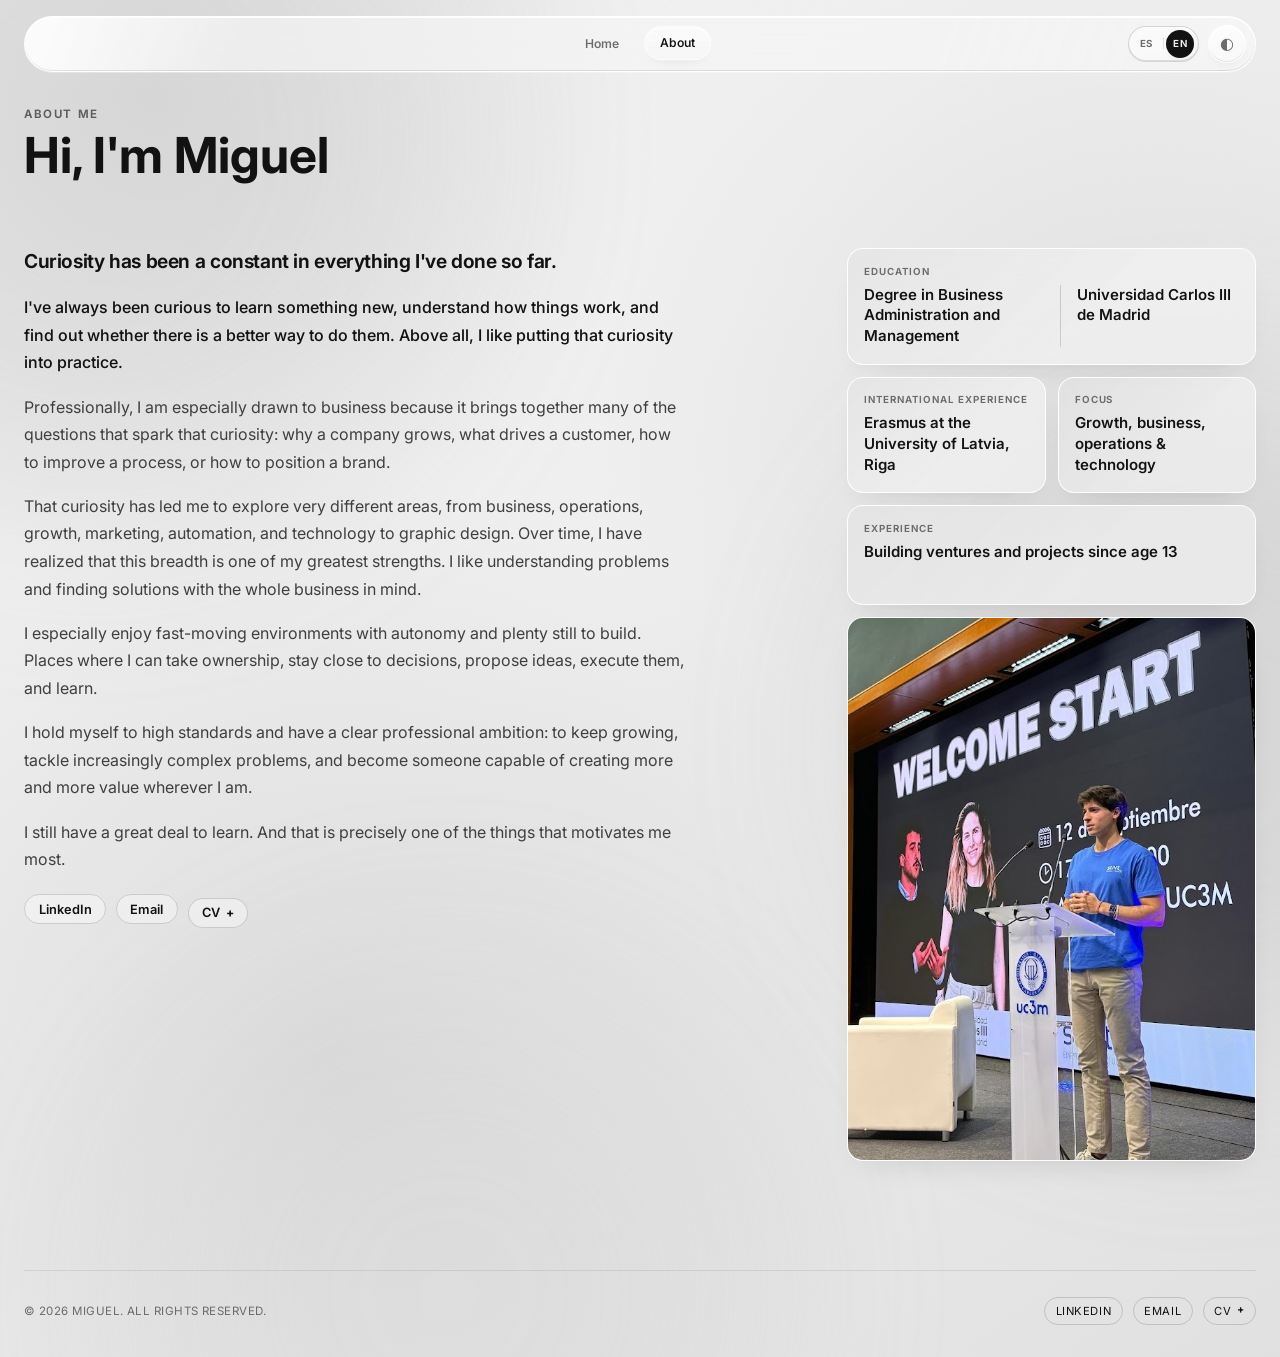
==== commit eece7cb9: "Update portfolio and remove legacy files" ====
--- a/about.html
+++ b/about.html
@@ -3,7 +3,7 @@
   <head>
     <meta charset="UTF-8" />
     <meta name="viewport" content="width=device-width, initial-scale=1.0" />
-    <title data-i18n="meta.about.title">Miguel Arnáiz — About</title>
+    <title data-i18n="meta.about.title">Miguel Arnáiz - Sobre mí</title>
     <meta
       name="description"
       content="Professional profile of Miguel Arnáiz, an entrepreneur and Business Administration graduate based in Madrid."
@@ -28,9 +28,6 @@
 
     <header class="site-header shell">
       <nav class="top-nav" aria-label="Main navigation" data-i18n-aria-label="nav.main">
-        <p class="top-nav-meta">
-          <span class="top-nav-location" data-i18n="nav.location">Madrid, Spain</span>
-        </p>
         <div class="top-nav-links">
           <div class="top-nav-primary">
             <a class="top-nav-link" href="./" data-transition data-i18n="nav.home">Home</a>
@@ -67,6 +64,15 @@
           <ul class="about-links">
             <li><a href="https://www.linkedin.com/in/miguel-arnáiz" target="_blank" rel="noopener noreferrer" title="Miguel Arnáiz on LinkedIn" data-i18n-title="footer.linkedinTitle">LinkedIn</a></li>
             <li><a href="mailto:arnaizburgosmiguel@gmail.com" data-i18n="footer.email">Email</a></li>
+            <li class="cv-download">
+              <details class="cv-menu">
+                <summary class="cv-menu-trigger" data-i18n="cv.button" data-i18n-aria-label="cv.openMenu">CV</summary>
+                <div class="cv-menu-options" aria-label="Choose CV language" data-i18n-aria-label="cv.languageMenu">
+                  <a href="files/Miguel-Arnaiz-CV-ES.pdf" download="Miguel-Arnaiz-CV-Espanol.pdf" data-i18n="cv.spanish">CV Español</a>
+                  <a href="files/Miguel-Arnaiz-CV-EN.pdf" download="Miguel-Arnaiz-CV-English.pdf" data-i18n="cv.english">CV English</a>
+                </div>
+              </details>
+            </li>
           </ul>
         </div>
 
@@ -102,12 +108,22 @@
       <ul class="footer-links" aria-label="Contact links" data-i18n-aria-label="footer.contactLinks">
         <li><a href="https://www.linkedin.com/in/miguel-arnáiz" target="_blank" rel="noopener noreferrer" title="Miguel Arnáiz on LinkedIn" data-i18n-title="footer.linkedinTitle">LinkedIn</a></li>
         <li><a href="mailto:arnaizburgosmiguel@gmail.com" data-i18n="footer.email">Email</a></li>
+        <li class="cv-download">
+          <details class="cv-menu">
+            <summary class="cv-menu-trigger" data-i18n="cv.button" data-i18n-aria-label="cv.openMenu">CV</summary>
+            <div class="cv-menu-options" aria-label="Choose CV language" data-i18n-aria-label="cv.languageMenu">
+              <a href="files/Miguel-Arnaiz-CV-ES.pdf" download="Miguel-Arnaiz-CV-Espanol.pdf" data-i18n="cv.spanish">CV Español</a>
+              <a href="files/Miguel-Arnaiz-CV-EN.pdf" download="Miguel-Arnaiz-CV-English.pdf" data-i18n="cv.english">CV English</a>
+            </div>
+          </details>
+        </li>
       </ul>
     </footer>
 
     <script src="js/i18n.js" defer></script>
     <script src="js/theme.js" defer></script>
     <script src="js/transitions.js?v=20260428" defer></script>
+    <script src="js/cv-menu.js" defer></script>
     <script src="js/about.js" defer></script>
     <script src="js/reveal.js" defer></script>
   </body>
--- a/styles.css
+++ b/styles.css
@@ -938,6 +938,137 @@
 .about-links a:hover {
   background: var(--text);
   color: var(--bg);
+}
+
+/* ---------- CV download menu ---------- */
+
+.cv-download,
+.cv-menu {
+  position: relative;
+}
+
+.cv-menu-trigger {
+  display: inline-flex;
+  align-items: center;
+  gap: 0.35rem;
+  border: 1px solid var(--line-strong);
+  border-radius: 999px;
+  padding: 0.42rem 0.85rem;
+  color: var(--text);
+  background: color-mix(in srgb, var(--control-bg) 86%, transparent);
+  font-family: "Inter", sans-serif;
+  font-size: 0.8rem;
+  font-weight: 600;
+  line-height: normal;
+  cursor: pointer;
+  list-style: none;
+  transition: background-color 180ms ease, color 180ms ease, border-color 180ms ease;
+}
+
+.cv-menu-trigger::-webkit-details-marker {
+  display: none;
+}
+
+.cv-menu-trigger::after {
+  content: "+";
+  font-size: 0.95em;
+  font-weight: 700;
+  line-height: 1;
+  transition: transform 180ms ease;
+}
+
+.cv-menu[open] .cv-menu-trigger::after {
+  transform: rotate(45deg);
+}
+
+.cv-menu-trigger:hover,
+.cv-menu-trigger:focus-visible,
+.cv-menu[open] .cv-menu-trigger {
+  background: var(--text);
+  color: var(--bg);
+}
+
+.cv-menu-trigger:focus-visible,
+.cv-menu-options a:focus-visible {
+  outline: 2px solid var(--blue);
+  outline-offset: 3px;
+}
+
+.cv-menu-options {
+  position: absolute;
+  top: calc(100% + 0.55rem);
+  right: 0;
+  z-index: 20;
+  display: grid;
+  min-width: 10.5rem;
+  padding: 0.4rem;
+  border: 1px solid var(--line-strong);
+  border-radius: 15px;
+  background: color-mix(in srgb, var(--bg) 94%, transparent);
+  box-shadow: 0 16px 38px rgba(15, 23, 42, 0.16);
+  -webkit-backdrop-filter: blur(18px);
+  backdrop-filter: blur(18px);
+  animation: cv-menu-in 160ms ease both;
+}
+
+.cv-menu-options a,
+.about-links .cv-menu-options a,
+.footer-links .cv-menu-options a {
+  display: flex;
+  min-height: 2.55rem;
+  align-items: center;
+  padding: 0.62rem 0.75rem;
+  border: 0;
+  border-radius: 10px;
+  color: var(--text);
+  background: transparent;
+  font-family: "Inter", sans-serif;
+  font-size: 0.78rem;
+  font-weight: 600;
+  letter-spacing: 0;
+  text-decoration: none;
+  text-transform: none;
+  white-space: nowrap;
+}
+
+.cv-menu-options a:hover,
+.about-links .cv-menu-options a:hover,
+.footer-links .cv-menu-options a:hover {
+  color: var(--bg);
+  background: var(--text);
+}
+
+.footer-links .cv-menu-options {
+  top: auto;
+  bottom: calc(100% + 0.55rem);
+}
+
+.footer-links .cv-menu-trigger {
+  padding: 0.38rem 0.65rem;
+  color: var(--text);
+  background: transparent;
+  font-size: 0.7rem;
+  font-weight: 400;
+  letter-spacing: 0.05em;
+  text-transform: uppercase;
+}
+
+.footer-links .cv-menu-trigger:hover,
+.footer-links .cv-menu-trigger:focus-visible,
+.footer-links .cv-menu[open] .cv-menu-trigger {
+  color: var(--bg);
+  background: var(--text);
+}
+
+@keyframes cv-menu-in {
+  from {
+    opacity: 0;
+    transform: translateY(-4px) scale(0.98);
+  }
+  to {
+    opacity: 1;
+    transform: translateY(0) scale(1);
+  }
 }
 
 .about-stats {
@@ -4497,3 +4628,145 @@
     transform: none;
   }
 }
+
+/* ---------- Infinite logo marquee ---------- */
+
+.logo-marquee {
+  --logo-gap: 4.5rem;
+  --logo-seam: 2.25rem;
+  position: relative;
+  z-index: 1;
+  margin-top: clamp(0.25rem, 1vw, 0.75rem);
+  margin-bottom: 0;
+}
+
+.logo-marquee-viewport {
+  width: 100%;
+  overflow: hidden;
+  -webkit-mask-image: linear-gradient(
+    to right,
+    transparent 0,
+    #000 8%,
+    #000 92%,
+    transparent 100%
+  );
+  mask-image: linear-gradient(
+    to right,
+    transparent 0,
+    #000 8%,
+    #000 92%,
+    transparent 100%
+  );
+}
+
+.logo-marquee-track {
+  display: flex;
+  width: max-content;
+  align-items: center;
+  gap: var(--logo-gap);
+  transform: translate3d(0, 0, 0);
+}
+
+.logo-marquee.is-ready .logo-marquee-track {
+  animation: logo-marquee-scroll 44s linear infinite;
+  will-change: transform;
+}
+
+.logo-marquee-list {
+  display: flex;
+  flex: 0 0 auto;
+  align-items: center;
+  gap: var(--logo-gap);
+  margin: 0;
+  padding: 1rem 0;
+  list-style: none;
+}
+
+.logo-marquee-item {
+  display: flex;
+  flex: 0 0 auto;
+  min-width: 2.5rem;
+  height: 3.5rem;
+  align-items: center;
+  justify-content: center;
+}
+
+.logo-marquee-item img {
+  display: block;
+  width: auto;
+  max-width: none;
+  height: var(--logo-height, 2.1rem);
+  object-fit: contain;
+  opacity: 0.58;
+  filter: brightness(0) saturate(100%);
+}
+
+:root[data-theme="dark"] .logo-marquee-item img {
+  opacity: 0.68;
+  filter: none;
+}
+
+@keyframes logo-marquee-scroll {
+  to {
+    transform: translate3d(calc(-50% - var(--logo-seam)), 0, 0);
+  }
+}
+
+@media (max-width: 767px) {
+  .logo-marquee {
+    --logo-gap: 3rem;
+    --logo-seam: 1.5rem;
+    width: 100%;
+    margin-top: 0.15rem;
+    margin-bottom: 0;
+  }
+
+  .logo-marquee-viewport {
+    -webkit-mask-image: linear-gradient(
+      to right,
+      transparent 0,
+      #000 12%,
+      #000 88%,
+      transparent 100%
+    );
+    mask-image: linear-gradient(
+      to right,
+      transparent 0,
+      #000 12%,
+      #000 88%,
+      transparent 100%
+    );
+  }
+
+  .logo-marquee-list {
+    padding-block: 0.8rem;
+  }
+
+  .logo-marquee-item {
+    height: 3.25rem;
+  }
+}
+
+@media (prefers-reduced-motion: reduce) {
+  .logo-marquee-viewport {
+    overflow-x: auto;
+    overscroll-behavior-inline: contain;
+    scrollbar-width: thin;
+    -webkit-mask-image: none;
+    mask-image: none;
+  }
+
+  .logo-marquee.is-ready .logo-marquee-track {
+    animation: none;
+    transform: none;
+    will-change: auto;
+  }
+
+  .logo-marquee-copy {
+    display: none;
+  }
+
+  .logo-marquee-list {
+    padding-inline: 1rem;
+  }
+}
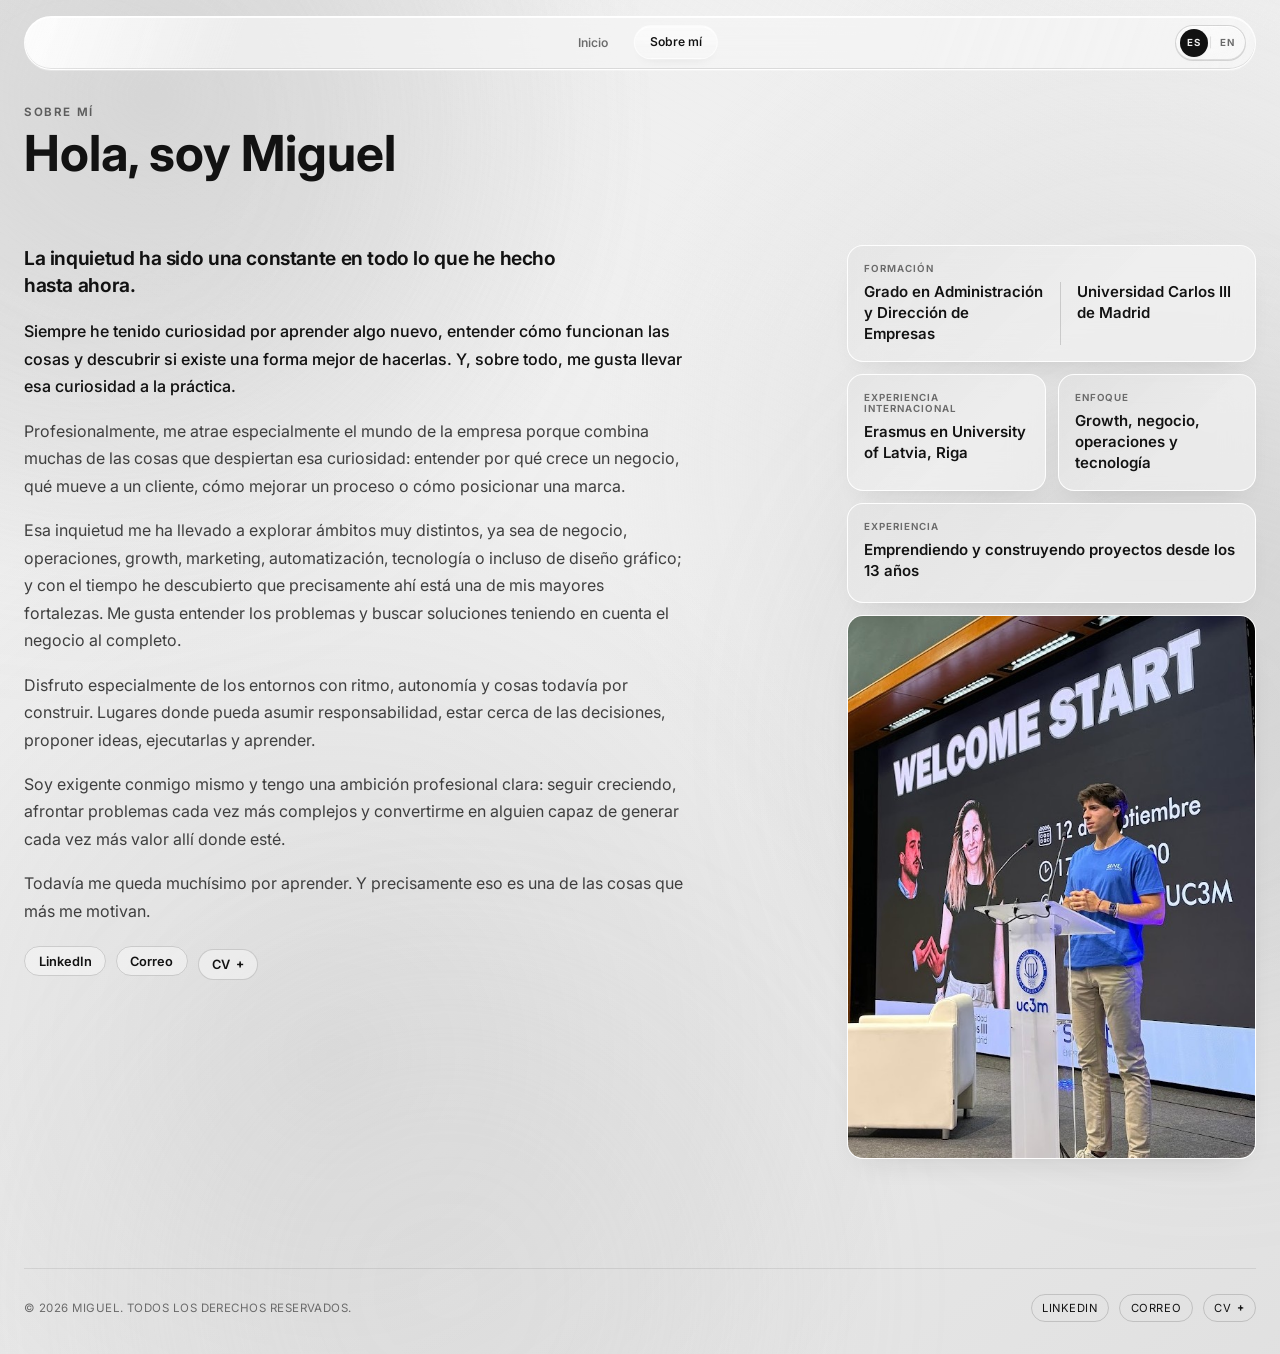
==== commit a0b8c276: "Update portfolio website" ====
--- a/about.html
+++ b/about.html
@@ -1,12 +1,12 @@
 <!DOCTYPE html>
-<html lang="en">
+<html lang="es">
   <head>
     <meta charset="UTF-8" />
     <meta name="viewport" content="width=device-width, initial-scale=1.0" />
     <title data-i18n="meta.about.title">Miguel Arnáiz - Sobre mí</title>
     <meta
       name="description"
-      content="Professional profile of Miguel Arnáiz, an entrepreneur and Business Administration graduate based in Madrid."
+      content="Perfil profesional de Miguel Arnáiz, emprendedor y graduado en Administración de Empresas en Madrid."
       data-i18n-content="meta.about.description"
     />
     <link rel="preconnect" href="https://fonts.googleapis.com" />
@@ -27,47 +27,46 @@
     </div>
 
     <header class="site-header shell">
-      <nav class="top-nav" aria-label="Main navigation" data-i18n-aria-label="nav.main">
+      <nav class="top-nav" aria-label="Navegación principal" data-i18n-aria-label="nav.main">
         <div class="top-nav-links">
           <div class="top-nav-primary">
-            <a class="top-nav-link" href="./" data-transition data-i18n="nav.home">Home</a>
-            <a class="top-nav-link active" href="about.html" data-transition data-i18n="nav.about">About</a>
+            <a class="top-nav-link" href="./" data-transition data-i18n="nav.home">Inicio</a>
+            <a class="top-nav-link active" href="about.html" data-transition data-i18n="nav.about">Sobre mí</a>
           </div>
-          <div class="language-switcher" role="group" aria-label="Select language" data-i18n-aria-label="language.selector">
-            <button class="language-option" type="button" data-language="es" lang="es" aria-pressed="false">ES</button>
+          <div class="language-switcher" role="group" aria-label="Seleccionar idioma" data-i18n-aria-label="language.selector">
+            <button class="language-option" type="button" data-language="es" lang="es" aria-pressed="true">ES</button>
             <span class="language-divider" aria-hidden="true">|</span>
-            <button class="language-option" type="button" data-language="en" lang="en" aria-pressed="true">EN</button>
+            <button class="language-option" type="button" data-language="en" lang="en" aria-pressed="false">EN</button>
           </div>
-          <button class="theme-toggle" type="button" data-theme-toggle aria-label="Theme mode: system" aria-pressed="mixed">◐</button>
         </div>
       </nav>
 
-      <section class="profile-banner compact" aria-label="Profile banner" data-i18n-aria-label="about.profileBanner">
+      <section class="profile-banner compact" aria-label="Cabecera de perfil" data-i18n-aria-label="about.profileBanner">
         <div class="profile-copy">
-          <p class="profile-kicker" data-i18n="about.kicker">About me</p>
-          <h1 class="profile-name" data-i18n="about.greeting">Hi, I'm Miguel</h1>
+          <p class="profile-kicker" data-i18n="about.kicker">Sobre mí</p>
+          <h1 class="profile-name" data-i18n="about.greeting">Hola, soy Miguel</h1>
         </div>
       </section>
     </header>
 
     <main class="shell about-main">
-      <section class="about-grid" aria-label="About Miguel" data-i18n-aria-label="about.sectionAria">
+      <section class="about-grid" aria-label="Sobre Miguel" data-i18n-aria-label="about.sectionAria">
         <div class="about-copy" data-reveal>
-          <h2 class="about-title" data-i18n="about.title">Curiosity has been a constant in everything I've done so far.</h2>
-          <p class="about-intro" data-i18n="about.paragraph1">I've always been curious to learn something new, understand how things work, and find out whether there is a better way to do them. Above all, I like putting that curiosity into practice.</p>
-          <p data-i18n="about.paragraph2">Professionally, I am especially drawn to business because it brings together many of the questions that spark that curiosity: why a company grows, what drives a customer, how to improve a process, or how to position a brand.</p>
-          <p data-i18n="about.paragraph3">That curiosity has led me to explore very different areas, from business, operations, growth, marketing, automation, and technology to graphic design. Over time, I have realized that this breadth is one of my greatest strengths. I like understanding problems and finding solutions with the whole business in mind.</p>
-          <p data-i18n="about.paragraph4">I especially enjoy fast-moving environments with autonomy and plenty still to build. Places where I can take ownership, stay close to decisions, propose ideas, execute them, and learn.</p>
-          <p data-i18n="about.paragraph5">I hold myself to high standards and have a clear professional ambition: to keep growing, tackle increasingly complex problems, and become someone capable of creating more and more value wherever I am.</p>
-          <p data-i18n="about.paragraph6">I still have a great deal to learn. And that is precisely one of the things that motivates me most.</p>
+          <h2 class="about-title" data-i18n="about.title">La inquietud ha sido una constante en todo lo que he hecho hasta ahora.</h2>
+          <p class="about-intro" data-i18n="about.paragraph1">Siempre he tenido curiosidad por aprender algo nuevo, entender cómo funcionan las cosas y descubrir si existe una forma mejor de hacerlas. Y, sobre todo, me gusta llevar esa curiosidad a la práctica.</p>
+          <p data-i18n="about.paragraph2">Profesionalmente, me atrae especialmente el mundo de la empresa porque combina muchas de las cosas que despiertan esa curiosidad: entender por qué crece un negocio, qué mueve a un cliente, cómo mejorar un proceso o cómo posicionar una marca.</p>
+          <p data-i18n="about.paragraph3">Esa inquietud me ha llevado a explorar ámbitos muy distintos, ya sea de negocio, operaciones, growth, marketing, automatización, tecnología o incluso de diseño gráfico; y con el tiempo he descubierto que precisamente ahí está una de mis mayores fortalezas. Me gusta entender los problemas y buscar soluciones teniendo en cuenta el negocio al completo.</p>
+          <p data-i18n="about.paragraph4">Disfruto especialmente de los entornos con ritmo, autonomía y cosas todavía por construir. Lugares donde pueda asumir responsabilidad, estar cerca de las decisiones, proponer ideas, ejecutarlas y aprender.</p>
+          <p data-i18n="about.paragraph5">Soy exigente conmigo mismo y tengo una ambición profesional clara: seguir creciendo, afrontar problemas cada vez más complejos y convertirme en alguien capaz de generar cada vez más valor allí donde esté.</p>
+          <p data-i18n="about.paragraph6">Todavía me queda muchísimo por aprender. Y precisamente eso es una de las cosas que más me motivan.</p>
 
           <ul class="about-links">
             <li><a href="https://www.linkedin.com/in/miguel-arnáiz" target="_blank" rel="noopener noreferrer" title="Miguel Arnáiz on LinkedIn" data-i18n-title="footer.linkedinTitle">LinkedIn</a></li>
-            <li><a href="mailto:arnaizburgosmiguel@gmail.com" data-i18n="footer.email">Email</a></li>
+            <li><a href="mailto:arnaizburgosmiguel@gmail.com" data-i18n="footer.email">Correo</a></li>
             <li class="cv-download">
               <details class="cv-menu">
                 <summary class="cv-menu-trigger" data-i18n="cv.button" data-i18n-aria-label="cv.openMenu">CV</summary>
-                <div class="cv-menu-options" aria-label="Choose CV language" data-i18n-aria-label="cv.languageMenu">
+                <div class="cv-menu-options" aria-label="Elegir idioma del CV" data-i18n-aria-label="cv.languageMenu">
                   <a href="files/Miguel-Arnaiz-CV-ES.pdf" download="Miguel-Arnaiz-CV-Espanol.pdf" data-i18n="cv.spanish">CV Español</a>
                   <a href="files/Miguel-Arnaiz-CV-EN.pdf" download="Miguel-Arnaiz-CV-English.pdf" data-i18n="cv.english">CV English</a>
                 </div>
@@ -76,42 +75,42 @@
           </ul>
         </div>
 
-        <div class="about-stats" data-reveal aria-label="Quick facts" data-i18n-aria-label="about.quickFacts">
+        <div class="about-stats" data-reveal aria-label="Datos rápidos" data-i18n-aria-label="about.quickFacts">
           <div class="stat-tile stat-tile-wide stat-tile-education">
-            <p class="stat-label" data-i18n="about.education">Education</p>
+            <p class="stat-label" data-i18n="about.education">Formación</p>
             <div class="stat-value-pair">
-              <p class="stat-value" data-i18n="about.educationValue">Degree in Business Administration and Management</p>
+              <p class="stat-value" data-i18n="about.educationValue">Grado en Administración y Dirección de Empresas</p>
               <p class="stat-value" data-i18n="about.educationInstitutionValue">Universidad Carlos III de Madrid</p>
             </div>
           </div>
           <div class="stat-tile">
-            <p class="stat-label" data-i18n="about.internationalExperience">International experience</p>
-            <p class="stat-value" data-i18n="about.internationalExperienceValue">Erasmus at the University of Latvia, Riga</p>
+            <p class="stat-label" data-i18n="about.internationalExperience">Experiencia internacional</p>
+            <p class="stat-value" data-i18n="about.internationalExperienceValue">Erasmus en University of Latvia, Riga</p>
           </div>
           <div class="stat-tile">
-            <p class="stat-label" data-i18n="about.focus">Focus</p>
-            <p class="stat-value" data-i18n="about.focusValue">Growth, business, operations &amp; technology</p>
+            <p class="stat-label" data-i18n="about.focus">Enfoque</p>
+            <p class="stat-value" data-i18n="about.focusValue">Growth, negocio, operaciones y tecnología</p>
           </div>
           <div class="stat-tile stat-tile-wide stat-tile-experience">
-            <p class="stat-label" data-i18n="about.experience">Experience</p>
-            <p class="stat-value" data-i18n="about.experienceValue">Building ventures and projects since age 13</p>
+            <p class="stat-label" data-i18n="about.experience">Experiencia</p>
+            <p class="stat-value" data-i18n="about.experienceValue">Emprendiendo y construyendo proyectos desde los 13 años</p>
           </div>
           <figure class="about-stats-image">
-            <img src="img/about-start-uc3m.jpg" alt="Miguel speaking at a Start UC3M event" data-i18n-alt="about.startImageAlt" loading="lazy" decoding="async">
+            <img src="img/about-start-uc3m.jpg" alt="Miguel dando una charla en un evento de Start UC3M" data-i18n-alt="about.startImageAlt" loading="lazy" decoding="async">
           </figure>
         </div>
       </section>
     </main>
 
-    <footer class="site-footer shell" aria-label="Footer" data-i18n-aria-label="footer.label">
-      <p class="footer-copy">&copy; 2026 Miguel. <span data-i18n="footer.rights">All rights reserved.</span></p>
-      <ul class="footer-links" aria-label="Contact links" data-i18n-aria-label="footer.contactLinks">
+    <footer class="site-footer shell" aria-label="Pie de página" data-i18n-aria-label="footer.label">
+      <p class="footer-copy">&copy; 2026 Miguel. <span data-i18n="footer.rights">Todos los derechos reservados.</span></p>
+      <ul class="footer-links" aria-label="Enlaces de contacto" data-i18n-aria-label="footer.contactLinks">
         <li><a href="https://www.linkedin.com/in/miguel-arnáiz" target="_blank" rel="noopener noreferrer" title="Miguel Arnáiz on LinkedIn" data-i18n-title="footer.linkedinTitle">LinkedIn</a></li>
-        <li><a href="mailto:arnaizburgosmiguel@gmail.com" data-i18n="footer.email">Email</a></li>
+        <li><a href="mailto:arnaizburgosmiguel@gmail.com" data-i18n="footer.email">Correo</a></li>
         <li class="cv-download">
           <details class="cv-menu">
             <summary class="cv-menu-trigger" data-i18n="cv.button" data-i18n-aria-label="cv.openMenu">CV</summary>
-            <div class="cv-menu-options" aria-label="Choose CV language" data-i18n-aria-label="cv.languageMenu">
+            <div class="cv-menu-options" aria-label="Elegir idioma del CV" data-i18n-aria-label="cv.languageMenu">
               <a href="files/Miguel-Arnaiz-CV-ES.pdf" download="Miguel-Arnaiz-CV-Espanol.pdf" data-i18n="cv.spanish">CV Español</a>
               <a href="files/Miguel-Arnaiz-CV-EN.pdf" download="Miguel-Arnaiz-CV-English.pdf" data-i18n="cv.english">CV English</a>
             </div>
@@ -121,8 +120,7 @@
     </footer>
 
     <script src="js/i18n.js" defer></script>
-    <script src="js/theme.js" defer></script>
-    <script src="js/transitions.js?v=20260428" defer></script>
+    <script src="js/transitions.js?v=20261102" defer></script>
     <script src="js/cv-menu.js" defer></script>
     <script src="js/about.js" defer></script>
     <script src="js/reveal.js" defer></script>
--- a/styles.css
+++ b/styles.css
@@ -304,6 +304,28 @@
 .theme-toggle[aria-pressed="true"] {
   background: var(--text);
   color: var(--bg);
+}
+
+.ui-icon {
+  display: block;
+  width: 1em;
+  height: 1em;
+  flex: 0 0 auto;
+  fill: none;
+  stroke: currentColor;
+  stroke-width: 1.7;
+  stroke-linecap: round;
+  stroke-linejoin: round;
+}
+
+.ui-icon-fill {
+  fill: currentColor;
+  stroke: none;
+}
+
+.theme-icon {
+  width: 1rem;
+  height: 1rem;
 }
 
 /* ---------- Profile banner (about / project headers) ---------- */
@@ -1157,7 +1179,7 @@
 .page {
   opacity: 1;
   transform: translateY(0);
-  transition: opacity 260ms ease, transform 260ms ease;
+  transition: opacity 140ms ease, transform 140ms ease;
 }
 
 .page.is-entering {
@@ -1760,8 +1782,7 @@
     0 16px 28px -18px rgba(18, 20, 22, 0.68);
 }
 
-.hero-scroll-link::after {
-  content: "↓";
+.hero-scroll-icon {
   display: inline-grid;
   place-items: center;
   width: 1.45rem;
@@ -1770,6 +1791,14 @@
   border: 1px solid rgba(255, 255, 255, 0.22);
   border-radius: 50%;
   font-size: 0.72rem;
+}
+
+.hero-scroll-icon .ui-icon,
+.hero-secondary-icon .ui-icon,
+.hero-card-arrow .ui-icon,
+.project-link-arrow .ui-icon {
+  width: 0.82rem;
+  height: 0.82rem;
 }
 
 .hero-scroll-link:hover,
@@ -3477,6 +3506,11 @@
   -webkit-backdrop-filter: blur(16px);
 }
 
+.project-lightbox-close .ui-icon {
+  width: 1rem;
+  height: 1rem;
+}
+
 body.is-lightbox-open {
   overflow: hidden;
 }
@@ -3515,6 +3549,11 @@
   font-size: 0.9rem;
 }
 
+.project-detail-external-link .ui-icon {
+  width: 0.82rem;
+  height: 0.82rem;
+}
+
 .project-detail-external-link:hover,
 .project-detail-external-link:focus-visible {
   background: var(--text);
@@ -3542,6 +3581,12 @@
   line-height: 1;
   text-decoration: none;
   transition: transform 220ms ease, background-color 220ms ease, color 220ms ease;
+}
+
+.project-top-back-link .ui-icon,
+.project-back-link .ui-icon {
+  width: 0.95rem;
+  height: 0.95rem;
 }
 
 .project-top-back-link:hover,
@@ -4250,7 +4295,7 @@
   .home-hero-banner {
     min-height: auto;
     margin: 0.65rem 0 0.85rem;
-    padding: clamp(2.25rem, 10vw, 3rem) 1.25rem 0.85rem;
+    padding: clamp(2.25rem, 10vw, 3rem) 1.25rem 0;
     gap: 1.5rem;
     overflow: hidden;
     border-radius: 27px;
@@ -4299,6 +4344,10 @@
     width: min(calc(100% + 2rem), 360px);
     justify-self: center;
     padding: 0;
+  }
+
+  .hero-visual::before {
+    background: rgba(110, 117, 121, 0.14);
   }
 
   .hero-portrait-cutout {
@@ -4327,6 +4376,10 @@
 
   .hero-role-card strong {
     font-size: 0.95rem;
+  }
+
+  .hero-role-card .hero-card-arrow {
+    display: none;
   }
 
   .projects-showcase {
@@ -4745,6 +4798,10 @@
   .logo-marquee-item {
     height: 3.25rem;
   }
+
+  .logo-marquee-item img {
+    height: calc(var(--logo-height, 2.1rem) - 0.3rem);
+  }
 }
 
 @media (prefers-reduced-motion: reduce) {
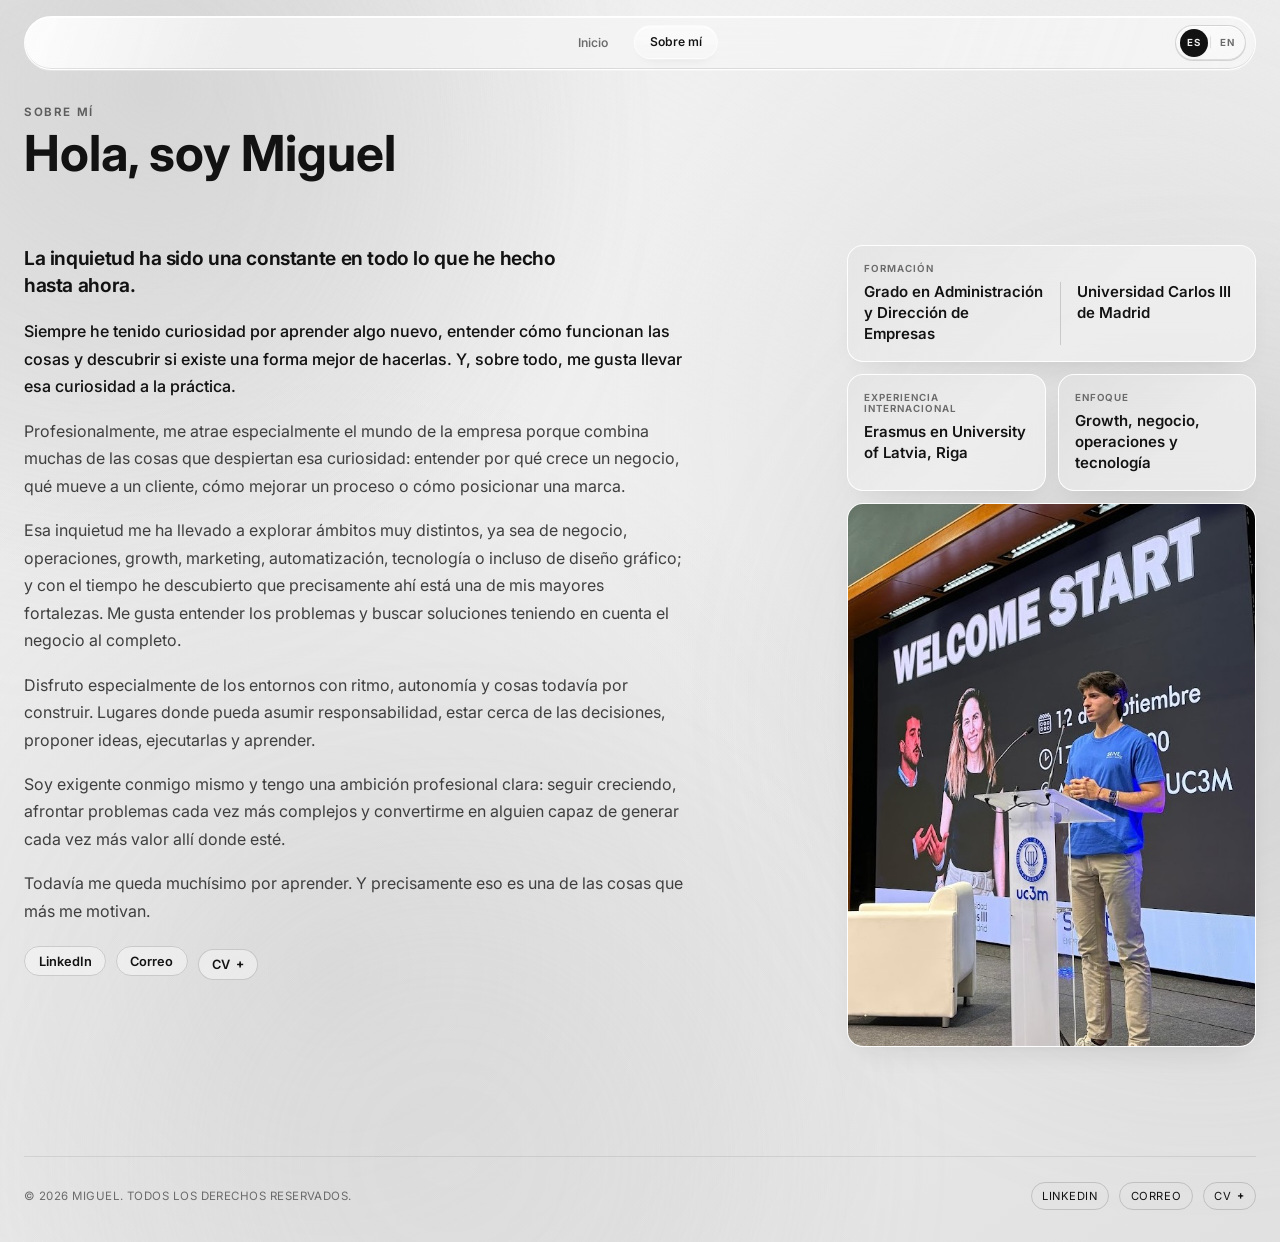
==== commit d65fe941: "Optimize portfolio images and improve loading performance" ====
--- a/about.html
+++ b/about.html
@@ -15,7 +15,9 @@
       href="https://fonts.googleapis.com/css2?family=Inter:wght@100..900&display=swap"
       rel="stylesheet"
     />
-    <link rel="icon" type="image/png" href="img/favicon-photo-circle.png" />
+    <link rel="icon" type="image/png" sizes="32x32" href="img/favicon-32.png" />
+    <link rel="icon" type="image/png" sizes="48x48" href="img/favicon-48.png" />
+    <link rel="apple-touch-icon" sizes="180x180" href="img/apple-touch-icon.png" />
     <link rel="stylesheet" href="styles.css" />
   </head>
 
@@ -91,10 +93,6 @@
             <p class="stat-label" data-i18n="about.focus">Enfoque</p>
             <p class="stat-value" data-i18n="about.focusValue">Growth, negocio, operaciones y tecnología</p>
           </div>
-          <div class="stat-tile stat-tile-wide stat-tile-experience">
-            <p class="stat-label" data-i18n="about.experience">Experiencia</p>
-            <p class="stat-value" data-i18n="about.experienceValue">Emprendiendo y construyendo proyectos desde los 13 años</p>
-          </div>
           <figure class="about-stats-image">
             <img src="img/about-start-uc3m.jpg" alt="Miguel dando una charla en un evento de Start UC3M" data-i18n-alt="about.startImageAlt" loading="lazy" decoding="async">
           </figure>
--- a/styles.css
+++ b/styles.css
@@ -1185,11 +1185,25 @@
 .page.is-entering {
   opacity: 0;
   transform: translateY(12px);
+  animation: page-entry-failsafe 140ms ease 700ms forwards;
 }
 
 .page.is-leaving {
   opacity: 0;
   transform: translateY(-10px);
+  animation: none;
+}
+
+@keyframes page-entry-failsafe {
+  from {
+    opacity: 0;
+    transform: translateY(12px);
+  }
+
+  to {
+    opacity: 1;
+    transform: translateY(0);
+  }
 }
 
 /* ---------- Footer ---------- */
@@ -2775,12 +2789,14 @@
   overflow: hidden;
 }
 
-.project-image:has(> img) {
+.project-image:has(> img),
+.project-image:has(> picture > img) {
   align-self: center;
   height: auto;
 }
 
-.project-image:has(> img) img {
+.project-image:has(> img) img,
+.project-image:has(> picture > img) img {
   height: auto;
 }
 
@@ -4115,6 +4131,14 @@
   filter: none;
 }
 
+.hero-portrait-cutout > picture,
+.project-image > picture,
+.logo-marquee-item > picture,
+.project-media-image-trigger > picture,
+.project-gallery-item > picture {
+  display: contents;
+}
+
 :root[data-theme="dark"] .hero-portrait-cutout {
   overflow: hidden;
   border-radius: clamp(24px, 3vw, 40px);
@@ -4208,7 +4232,8 @@
     margin-top: 0.6rem;
   }
 
-  .project-image:has(> img) {
+  .project-image:has(> img),
+  .project-image:has(> picture > img) {
     aspect-ratio: auto;
   }
 
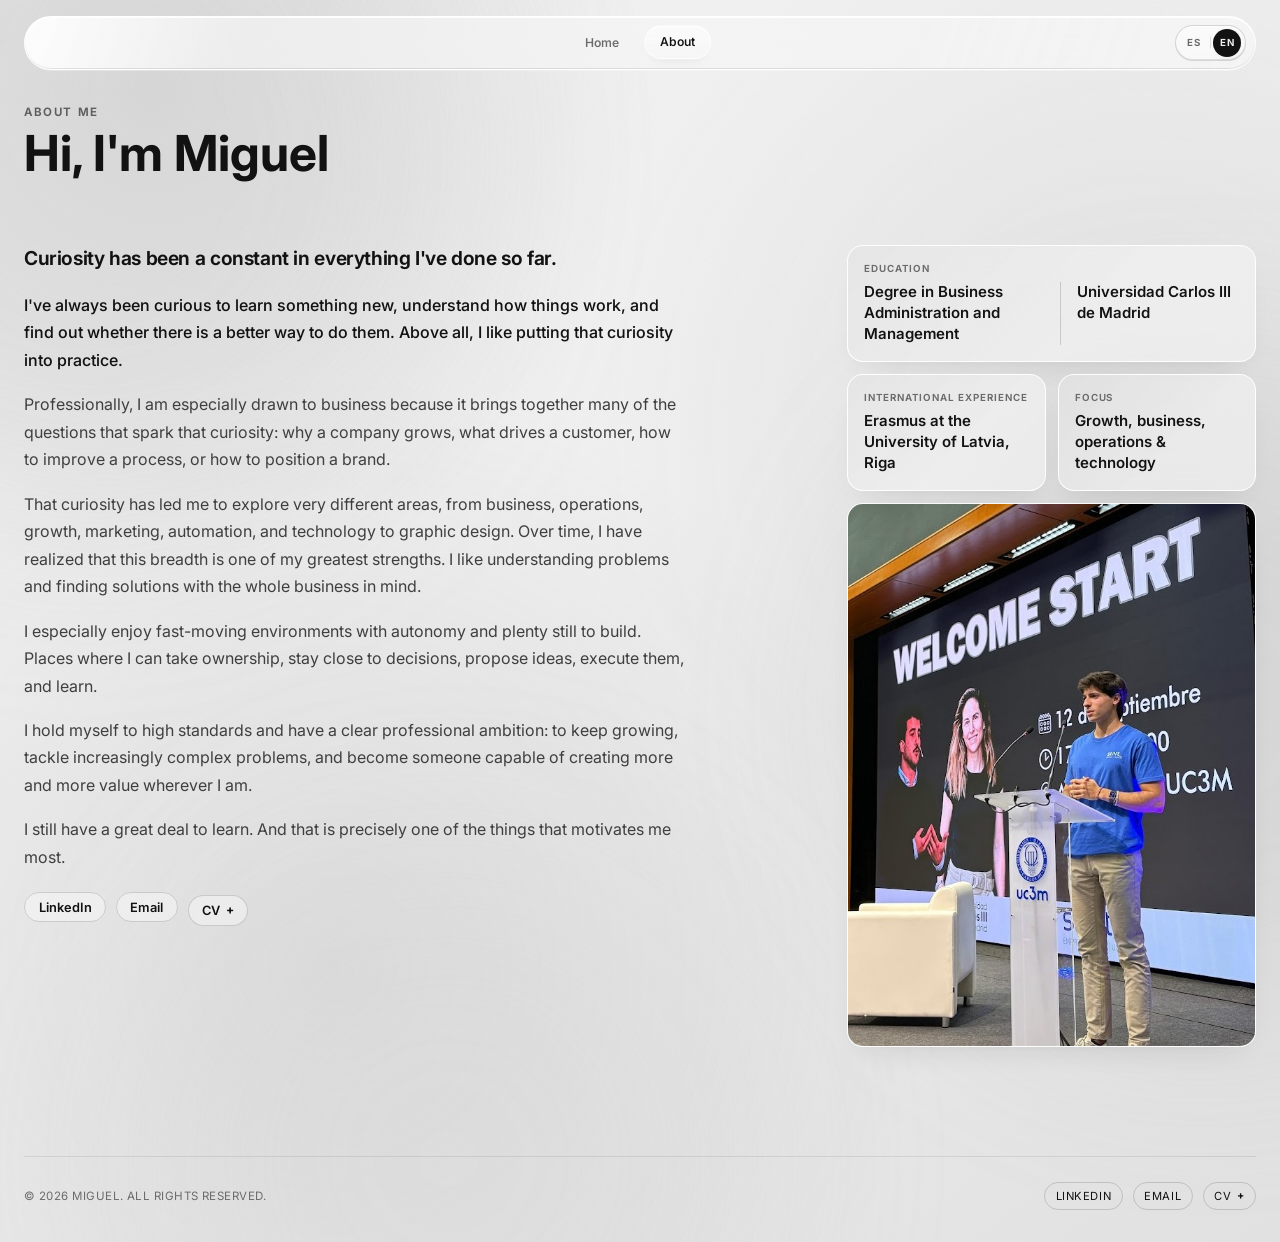
==== commit 71a708bf: "Improve portfolio preloader and branding" ====
--- a/about.html
+++ b/about.html
@@ -3,6 +3,50 @@
   <head>
     <meta charset="UTF-8" />
     <meta name="viewport" content="width=device-width, initial-scale=1.0" />
+    <script>
+      (function prepareSessionPreloader() {
+        var root = document.documentElement;
+        var storageKey = "miguel-arnaiz-preloader-seen";
+        var shouldShow = false;
+
+        try {
+          shouldShow = window.sessionStorage.getItem(storageKey) !== "1";
+          if (shouldShow) {
+            window.sessionStorage.setItem(storageKey, "1");
+          }
+        } catch (storageError) {
+          var cookieMarker = storageKey + "=1";
+
+          try {
+            shouldShow = document.cookie.split("; ").indexOf(cookieMarker) === -1;
+            if (shouldShow) {
+              document.cookie = cookieMarker + "; Path=/; SameSite=Lax";
+            }
+          } catch (cookieError) {
+            shouldShow = true;
+          }
+        }
+
+        if (!shouldShow) {
+          return;
+        }
+
+        root.classList.add("has-session-preloader");
+        window.__portfolioPreloaderStartedAt = Date.now();
+        window.__portfolioPreloaderSafetyTimer = window.setTimeout(function () {
+          var preloader = document.querySelector("[data-session-preloader]");
+          var body = document.body;
+
+          root.classList.remove("has-session-preloader");
+          if (preloader) {
+            preloader.remove();
+          }
+          if (body) {
+            body.classList.remove("is-entering", "is-leaving");
+          }
+        }, 2500);
+      })();
+    </script>
     <title data-i18n="meta.about.title">Miguel Arnáiz - Sobre mí</title>
     <meta
       name="description"
@@ -18,10 +62,25 @@
     <link rel="icon" type="image/png" sizes="32x32" href="img/favicon-32.png" />
     <link rel="icon" type="image/png" sizes="48x48" href="img/favicon-48.png" />
     <link rel="apple-touch-icon" sizes="180x180" href="img/apple-touch-icon.png" />
-    <link rel="stylesheet" href="styles.css" />
+    <link rel="stylesheet" href="styles.css?v=20261103b" />
   </head>
 
   <body class="page is-entering">
+    <div class="session-preloader" data-session-preloader aria-hidden="true">
+      <div class="session-preloader-content">
+        <img
+          class="session-preloader-logo"
+          src="img/arnaiz-preloader.png"
+          width="480"
+          height="116"
+          alt=""
+          decoding="sync"
+          fetchpriority="high"
+        />
+        <span class="session-preloader-track"><span></span></span>
+      </div>
+    </div>
+
     <div class="bg-orbs" aria-hidden="true">
       <span class="orb orb-blue"></span>
       <span class="orb orb-purple"></span>
@@ -118,7 +177,7 @@
     </footer>
 
     <script src="js/i18n.js" defer></script>
-    <script src="js/transitions.js?v=20261102" defer></script>
+    <script src="js/transitions.js?v=20261103b" defer></script>
     <script src="js/cv-menu.js" defer></script>
     <script src="js/about.js" defer></script>
     <script src="js/reveal.js" defer></script>
--- a/styles.css
+++ b/styles.css
@@ -67,6 +67,89 @@
   font-family: "Inter", -apple-system, BlinkMacSystemFont, "Segoe UI", sans-serif;
   font-optical-sizing: auto;
   overflow-x: hidden;
+}
+
+/* ---------- First-session preloader ---------- */
+
+.session-preloader {
+  display: none;
+}
+
+.has-session-preloader .page {
+  opacity: 1;
+  transform: none;
+  animation: none;
+}
+
+.has-session-preloader .session-preloader {
+  position: fixed;
+  inset: 0;
+  z-index: 10000;
+  display: grid;
+  place-items: center;
+  background: #f2f2f0;
+  opacity: 1;
+  transition: opacity 300ms cubic-bezier(0.4, 0, 0.2, 1);
+}
+
+.session-preloader.is-dismissing {
+  opacity: 0;
+  pointer-events: none;
+}
+
+.session-preloader-content {
+  display: grid;
+  justify-items: center;
+  gap: 1.25rem;
+  transform: translateY(-2vh);
+}
+
+.session-preloader-logo {
+  display: block;
+  width: 232px;
+  height: auto;
+}
+
+.session-preloader-track {
+  position: relative;
+  width: 112px;
+  height: 2px;
+  overflow: hidden;
+  border-radius: 999px;
+  background: rgba(53, 53, 53, 0.14);
+}
+
+.session-preloader-track > span {
+  position: absolute;
+  inset: 0 auto 0 0;
+  width: 44%;
+  border-radius: inherit;
+  background: #353535;
+  animation: session-preloader-progress 900ms cubic-bezier(0.45, 0, 0.55, 1) infinite;
+  will-change: transform;
+}
+
+@keyframes session-preloader-progress {
+  from { transform: translateX(-110%); }
+  to { transform: translateX(245%); }
+}
+
+@media (max-width: 600px) {
+  .session-preloader-logo {
+    width: 196px;
+  }
+}
+
+@media (prefers-reduced-motion: reduce) {
+  .has-session-preloader .session-preloader {
+    transition: none;
+  }
+
+  .session-preloader-track > span {
+    width: 100%;
+    animation: none;
+    will-change: auto;
+  }
 }
 
 ::selection {
